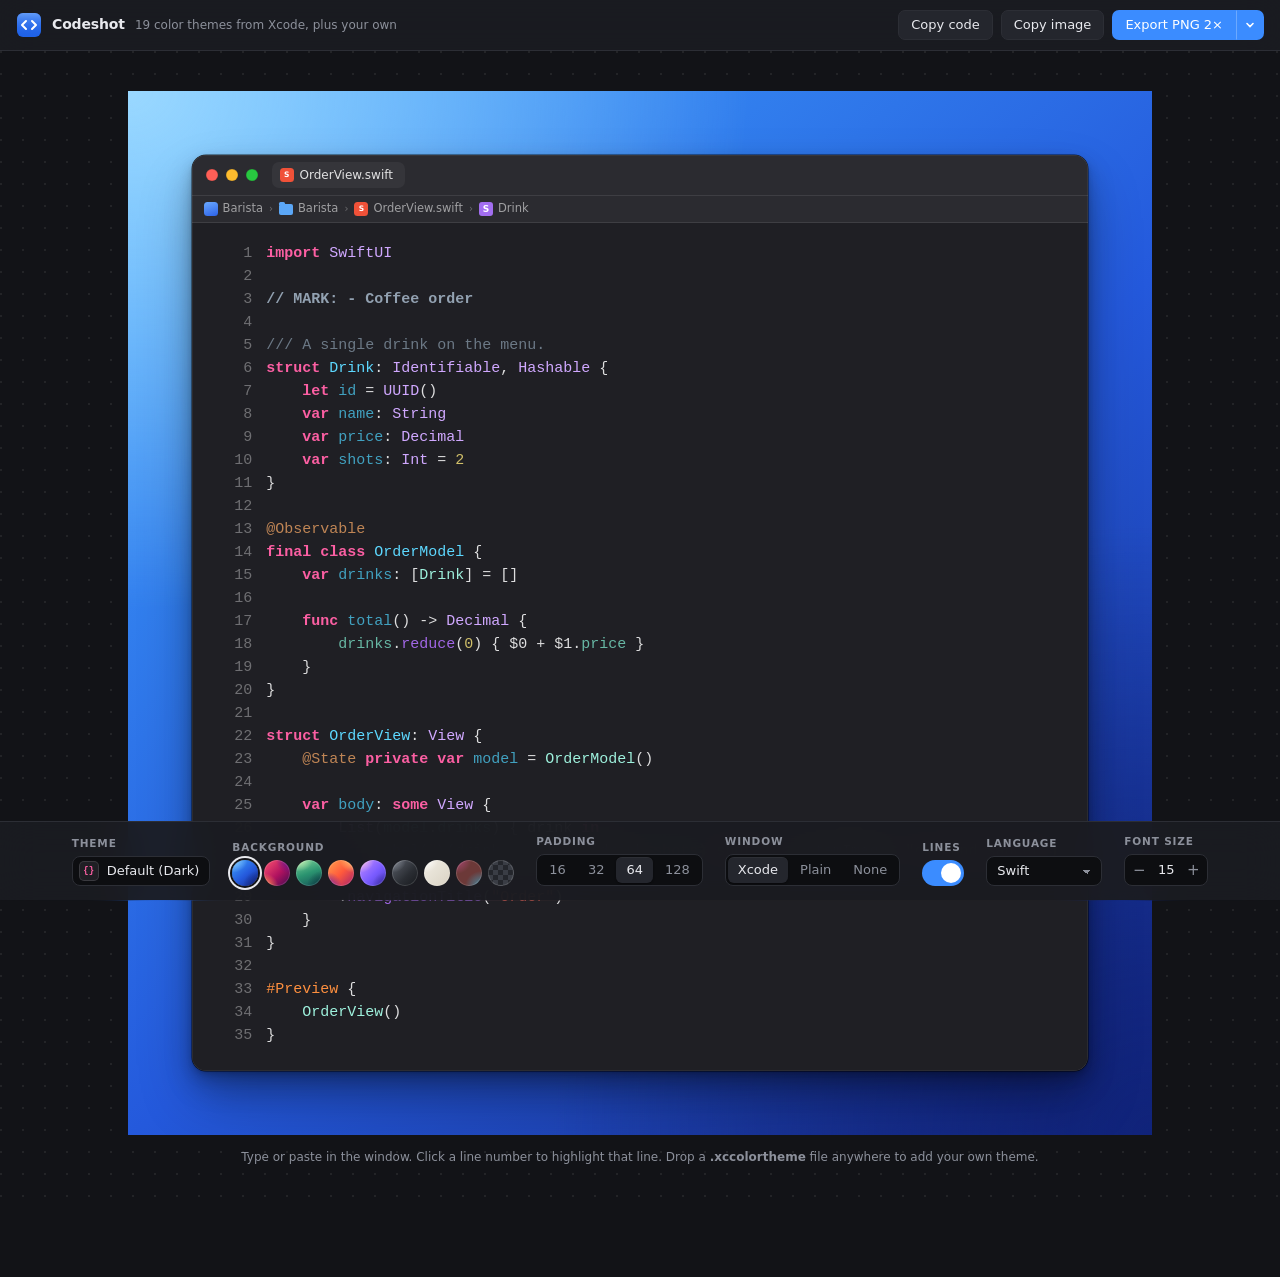
==== app/index.html @ 9d43599c "Codeshot 1.0.0 Code images in Xcode color themes, packaged as a Docker image and an umbrelOS communi" ====
<!doctype html>
<html lang="en">
<head>
<meta charset="utf-8">
<meta name="viewport" content="width=device-width,initial-scale=1,viewport-fit=cover">
<meta name="color-scheme" content="dark">
<link rel="icon" href="icon.svg" type="image/svg+xml">
<style>:root{padding-top:env(safe-area-inset-top,0px);padding-bottom:env(safe-area-inset-bottom,0px)}body{margin:0}img{max-width:100%}[hidden]{display:none!important}</style>
</head>
<body>
<title>Xcode Codeshot</title>
<style>
/* Layout: a dark macOS-style workbench. Top bar, a dotted canvas holding the framed window, a dock of controls pinned to the bottom. */
:root {
  --app-bg: #121317;
  --app-dot: #ffffff12;
  --panel: #1b1c21f2;
  --panel-2: #24262d;
  --well: #0d0e11;
  --line: #2c2e35;
  --text: #e8e9ee;
  --muted: #8c909b;
  --accent: #3b8cff;
  --accent-ink: #ffffff;
  --danger: #ff6b5f;
  --ui: -apple-system, BlinkMacSystemFont, "SF Pro Text", "Segoe UI", system-ui, sans-serif;
  --mono: ui-monospace, "SF Mono", SFMono-Regular, Menlo, Monaco, Consolas, "Liberation Mono", monospace;
  color-scheme: dark;
}
html, body { height: 100%; }
body { background: var(--app-bg); color: var(--text); font: 13px/1.4 var(--ui); -webkit-font-smoothing: antialiased; }
button, select, input { font: inherit; color: inherit; }
button { cursor: pointer; }
:focus-visible { outline: 2px solid var(--accent); outline-offset: 2px; }

.app { min-height: 100%; display: grid; grid-template-rows: auto 1fr auto; }

/* Top bar */
.topbar {
  position: sticky; top: env(safe-area-inset-top, 0px); z-index: 20;
  display: flex; align-items: center; justify-content: space-between; gap: 12px; flex-wrap: wrap;
  padding: 10px 16px; background: var(--panel); border-bottom: 1px solid var(--line);
  -webkit-backdrop-filter: blur(18px); backdrop-filter: blur(18px);
}
.brand { display: flex; align-items: center; gap: 10px; min-width: 0; }
.brand svg { flex: none; }
.brand b { font-size: 14px; font-weight: 650; letter-spacing: -0.01em; }
.brand span { color: var(--muted); font-size: 12px; white-space: nowrap; }
.actions { display: flex; align-items: center; gap: 8px; }
.btn {
  display: inline-flex; align-items: center; gap: 6px; height: 30px; padding: 0 12px;
  border-radius: 7px; border: 1px solid var(--line); background: var(--panel-2);
  font-weight: 500; white-space: nowrap;
}
.btn:hover { background: #2d3038; }
.btn.primary { background: var(--accent); border-color: transparent; color: var(--accent-ink); }
.btn.primary:hover { background: #5a9eff; }
.split { display: inline-flex; }
.split .btn.primary:first-child { border-radius: 7px 0 0 7px; }
.split .btn.primary:last-child { border-radius: 0 7px 7px 0; padding: 0 8px; border-left: 1px solid #ffffff40; }
.kbd { font-size: 11px; opacity: .7; }

/* Stage */
.stage {
  min-width: 0; display: flex; flex-direction: column; align-items: center; justify-content: center; gap: 14px;
  padding: 40px 16px 32px;
  background: radial-gradient(circle at 1px 1px, var(--app-dot) 1px, transparent 0) 0 0 / 22px 22px, var(--app-bg);
}
.scroller { max-width: 100%; overflow: auto; }
.holder { display: inline-block; vertical-align: top; }
.holder.checker {
  background: repeating-conic-gradient(#2a2c33 0% 25%, #1e2026 0% 50%) 0 0 / 16px 16px;
}
.hint { margin: 0; color: var(--muted); font-size: 12px; text-align: center; text-wrap: balance; }

/* The exported frame */
.frame { display: inline-block; vertical-align: top; transition: padding .2s ease; }
.window {
  --bg: #1f1f24; --plain: #ffffffd9; --sel: #515b70; --line: #23252b; --cursor: #fff;
  --chrome-bg: #2a2a2f; --chrome-fg: #ffffff99; --chrome-border: #ffffff14; --edge: #00000099; --rim: #ffffff1f;
  background: var(--bg); color: var(--plain);
  position: relative; border-radius: 14px; overflow: hidden; min-width: 440px;
}
.window::after { content: ""; position: absolute; inset: 0; border-radius: inherit; box-shadow: inset 0 0 0 0.5px var(--rim); pointer-events: none; z-index: 3; }
.frame.flat .window { border-radius: 10px; }

/* Xcode chrome */
.chrome { background: var(--chrome-bg); color: var(--chrome-fg); font: 12px/1 var(--ui); border-bottom: 0.5px solid var(--chrome-border); }
.titlebar { display: flex; align-items: center; gap: 14px; height: 40px; padding: 0 14px; position: relative; }
.lights { display: flex; gap: 8px; flex: none; }
.lights i { width: 12px; height: 12px; border-radius: 50%; display: block; box-shadow: inset 0 0 0 0.5px #00000033; }
.lights i:nth-child(1) { background: #ff5f57; }
.lights i:nth-child(2) { background: #febc2e; }
.lights i:nth-child(3) { background: #28c840; }
.tab {
  display: inline-flex; align-items: center; gap: 6px; height: 26px; padding: 0 12px 0 8px;
  border-radius: 7px; background: var(--chrome-tab); color: var(--chrome-strong); font-weight: 500;
}
.ficon {
  width: 14px; height: 14px; border-radius: 3.5px; flex: none; display: inline-grid; place-items: center;
  font: 700 7.5px/1 var(--ui); color: #fff; letter-spacing: -0.02em;
}
[contenteditable] { outline: none; border-radius: 3px; }
[contenteditable]:hover { box-shadow: 0 0 0 1px var(--chrome-border); }
[contenteditable]:focus { box-shadow: 0 0 0 1.5px var(--accent); }
.centered { position: absolute; left: 50%; transform: translateX(-50%); display: inline-flex; align-items: center; gap: 6px; color: var(--chrome-strong); font-weight: 600; white-space: nowrap; }
.jumpbar { display: flex; align-items: center; gap: 5px; height: 26px; padding: 0 12px; font-size: 11.5px; border-top: 0.5px solid var(--chrome-border); white-space: nowrap; overflow: hidden; }
.jumpbar .sep { opacity: .55; font-size: 10px; padding: 0 1px; }
.jumpbar .crumb { display: inline-flex; align-items: center; gap: 5px; }
.folder { width: 14px; height: 11px; border-radius: 2px; background: #5ba7f7; position: relative; flex: none; }
.folder::before { content: ""; position: absolute; left: 0; top: -2px; width: 6px; height: 3px; border-radius: 1.5px 1.5px 0 0; background: #5ba7f7; }
.appicon { width: 14px; height: 14px; border-radius: 3.5px; background: linear-gradient(160deg, #6aa9ff, #2c62e8); flex: none; }
.sym { width: 14px; height: 14px; border-radius: 3px; display: inline-grid; place-items: center; font: 700 9px/1 var(--ui); color: #fff; flex: none; }

/* Editor */
.editor { position: relative; display: flex; }
.hl-layer { position: absolute; inset: 0; pointer-events: none; }
.hl-layer div { position: absolute; left: 0; right: 0; background: var(--hl); }
.gutter {
  position: relative; flex: none; text-align: right; user-select: none; -webkit-user-select: none;
  color: var(--gutter);
  font-family: var(--mono); font-variant-numeric: tabular-nums;
}
.gutter span { display: block; cursor: pointer; }
.gutter span.on { color: var(--plain); }
.code-wrap { position: relative; flex: 1; min-width: 0; }
.code, .input {
  margin: 0; border: 0; font-family: var(--mono); white-space: pre; tab-size: 4; -moz-tab-size: 4;
  font-variant-ligatures: none; letter-spacing: 0;
}
.code { position: relative; color: var(--plain); font-weight: var(--fw, 400); }
.input {
  position: absolute; inset: 0; width: 100%; height: 100%; resize: none; overflow: hidden; outline: none;
  background: transparent; color: transparent; -webkit-text-fill-color: transparent; caret-color: var(--cursor);
  font-weight: var(--fw, 400);
}
.input::selection { background: var(--sel); }
.empty-note { color: var(--gutter); }

/* Dock */
.dock {
  position: sticky; bottom: 0; z-index: 20;
  display: flex; flex-wrap: wrap; justify-content: center; align-items: flex-end; gap: 14px 22px;
  padding: 12px 16px calc(14px + env(safe-area-inset-bottom, 0px));
  background: var(--panel); border-top: 1px solid var(--line);
  -webkit-backdrop-filter: blur(18px); backdrop-filter: blur(18px);
}
.ctl { display: flex; flex-direction: column; gap: 6px; min-width: 0; }
.lbl { font-size: 10.5px; font-weight: 600; text-transform: uppercase; letter-spacing: .08em; color: var(--muted); }
.seg { display: inline-flex; padding: 2px; gap: 2px; border-radius: 8px; background: var(--well); border: 1px solid var(--line); }
.seg button { height: 26px; padding: 0 10px; border: 0; border-radius: 6px; background: transparent; color: var(--muted); font-weight: 500; font-variant-numeric: tabular-nums; }
.seg button:hover { color: var(--text); }
.seg button[aria-pressed="true"] { background: var(--panel-2); color: var(--text); box-shadow: 0 1px 2px #0006, inset 0 0.5px 0 #ffffff14; }
.select {
  height: 30px; padding: 0 28px 0 10px; border-radius: 8px; border: 1px solid var(--line); background: var(--well);
  appearance: none; -webkit-appearance: none;
  background-image: linear-gradient(45deg, transparent 50%, var(--muted) 50%), linear-gradient(135deg, var(--muted) 50%, transparent 50%);
  background-position: calc(100% - 14px) 13px, calc(100% - 10px) 13px; background-size: 4px 4px; background-repeat: no-repeat;
}
.theme-btn { display: inline-flex; align-items: center; gap: 8px; height: 30px; padding: 0 10px 0 6px; border-radius: 8px; border: 1px solid var(--line); background: var(--well); max-width: 220px; }
.theme-btn:hover { border-color: #3d4049; }
.theme-btn .name { overflow: hidden; text-overflow: ellipsis; white-space: nowrap; }
.chip { width: 20px; height: 20px; border-radius: 5px; flex: none; display: grid; place-items: center; font: 700 9px/1 var(--mono); box-shadow: inset 0 0 0 1px #ffffff1f; }
.swatches { display: flex; gap: 6px; flex-wrap: wrap; }
.sw { width: 26px; height: 26px; border-radius: 50%; border: 0; padding: 0; box-shadow: inset 0 0 0 1px #ffffff26; }
.sw[aria-pressed="true"] { box-shadow: 0 0 0 2px var(--app-bg), 0 0 0 4px var(--text); }
.sw.none { background: repeating-conic-gradient(#3a3d45 0% 25%, #24262c 0% 50%) 0 0 / 10px 10px; }
.switch { width: 42px; height: 26px; border-radius: 13px; border: 1px solid var(--line); background: var(--well); padding: 2px; display: flex; }
.switch::after { content: ""; width: 20px; height: 20px; border-radius: 50%; background: #6b6f7a; transition: transform .15s ease, background .15s ease; }
.switch[aria-checked="true"] { background: var(--accent); border-color: transparent; }
.switch[aria-checked="true"]::after { transform: translateX(16px); background: #fff; }
.stepper { display: inline-flex; align-items: center; border-radius: 8px; border: 1px solid var(--line); background: var(--well); height: 30px; }
.stepper button { width: 28px; height: 28px; border: 0; background: transparent; color: var(--muted); font-size: 15px; }
.stepper button:hover { color: var(--text); }
.stepper output { min-width: 26px; text-align: center; font-variant-numeric: tabular-nums; }

/* Popovers */
.pop {
  position: fixed; z-index: 40; left: 50%; transform: translateX(-50%);
  bottom: calc(var(--dock-h, 90px) + 10px); width: min(760px, calc(100vw - 32px)); max-height: min(62vh, 640px); overflow: auto;
  background: #1d1e23; border: 1px solid var(--line); border-radius: 14px; box-shadow: 0 30px 80px -20px #000c, 0 0 0 0.5px #000;
  padding: 14px 16px 16px;
}
.pop h3 { margin: 14px 2px 8px; font-size: 10.5px; font-weight: 600; text-transform: uppercase; letter-spacing: .08em; color: var(--muted); }
.pop h3:first-of-type { margin-top: 4px; }
.pop-head { display: flex; align-items: center; justify-content: space-between; gap: 12px; flex-wrap: wrap; }
.pop-head p { margin: 0; color: var(--muted); font-size: 12px; max-width: 46ch; }
.pop-head code { font-family: var(--mono); font-size: 11px; color: var(--text); word-break: break-all; }
.tgrid { display: grid; grid-template-columns: repeat(auto-fill, minmax(160px, 1fr)); gap: 10px; }
.tcard { display: flex; flex-direction: column; gap: 6px; padding: 0; border: 0; background: none; text-align: left; min-width: 0; }
.tprev {
  border-radius: 8px; padding: 10px 11px; font: 500 10.5px/1.55 var(--mono); white-space: pre; overflow: hidden;
  box-shadow: inset 0 0 0 1px #ffffff1a; transition: transform .12s ease;
}
.tcard:hover .tprev { transform: translateY(-1px); }
.tcard[aria-pressed="true"] .tprev { box-shadow: 0 0 0 2px var(--accent); }
.tname { font-size: 12px; color: var(--muted); padding: 0 2px; display: flex; justify-content: space-between; gap: 6px; }
.tcard[aria-pressed="true"] .tname { color: var(--text); }
.tname .x { color: var(--muted); border: 0; background: none; padding: 0 2px; font-size: 12px; }
.tname .x:hover { color: var(--danger); }
.menu { position: fixed; z-index: 40; top: 52px; right: 16px; min-width: 220px; padding: 6px; background: #1d1e23; border: 1px solid var(--line); border-radius: 10px; box-shadow: 0 20px 50px -10px #000c; }
.menu button { display: flex; justify-content: space-between; width: 100%; gap: 16px; padding: 7px 10px; border: 0; border-radius: 6px; background: none; text-align: left; }
.menu button:hover { background: var(--accent); color: #fff; }
.menu hr { border: 0; border-top: 1px solid var(--line); margin: 5px 4px; }
.menu .lbl { padding: 6px 10px 4px; display: block; }
.menu .seg { margin: 0 6px 6px; }

.drop { position: fixed; inset: 0; z-index: 60; display: grid; place-items: center; background: #0d1a33cc; border: 3px dashed var(--accent); font-size: 16px; font-weight: 600; }
.toast {
  position: fixed; z-index: 70; left: 50%; top: calc(64px + env(safe-area-inset-top, 0px)); transform: translateX(-50%);
  max-width: calc(100vw - 32px); padding: 9px 14px; border-radius: 9px; background: #2a2d35; border: 1px solid #3a3d46; box-shadow: 0 12px 30px #0008;
}

@media (max-width: 640px) {
  .brand span { display: none; }
  .stage { padding-top: 24px; }
  .dock { position: static; justify-content: flex-start; gap: 12px 16px; }
  .pop { bottom: auto; top: calc(110px + env(safe-area-inset-top, 0px)); }
  .window { min-width: 320px; }
}
@media (prefers-reduced-motion: reduce) { * { transition: none !important; } }
</style>

<div class="app">
  <header class="topbar">
    <div class="brand">
      <svg width="26" height="26" viewBox="0 0 26 26" aria-hidden="true">
        <rect x="1" y="1" width="24" height="24" rx="6" fill="#1f62e8"/>
        <rect x="1" y="1" width="24" height="24" rx="6" fill="url(#g)"/>
        <defs><linearGradient id="g" x1="0" y1="0" x2="0" y2="1"><stop offset="0" stop-color="#7fb4ff" stop-opacity=".7"/><stop offset="1" stop-color="#1f62e8" stop-opacity="0"/></linearGradient></defs>
        <path d="M10 9 6 13l4 4M16 9l4 4-4 4" fill="none" stroke="#fff" stroke-width="2" stroke-linecap="round" stroke-linejoin="round"/>
      </svg>
      <b>Codeshot</b>
      <span id="themeCount">Code images in Xcode's own color themes</span>
    </div>
    <div class="actions">
      <button class="btn" id="copyCode" type="button">Copy code</button>
      <button class="btn" id="copyImg" type="button">Copy image</button>
      <div class="split">
        <button class="btn primary" id="exportBtn" type="button">Export PNG</button>
        <button class="btn primary" id="menuBtn" type="button" aria-haspopup="menu" aria-expanded="false" aria-label="More export options">
          <svg width="10" height="10" viewBox="0 0 10 10" aria-hidden="true"><path d="M2 3.5 5 6.5 8 3.5" fill="none" stroke="currentColor" stroke-width="1.6" stroke-linecap="round"/></svg>
        </button>
      </div>
    </div>
  </header>

  <main class="stage" id="stage">
    <div class="scroller">
      <div class="holder" id="holder">
        <div class="frame" id="frame">
          <div class="window" id="window">
            <div class="chrome" id="chrome"></div>
            <div class="editor" id="editor">
              <div class="hl-layer" id="hlLayer"></div>
              <div class="gutter" id="gutter"></div>
              <div class="code-wrap">
                <pre class="code" id="code"></pre>
                <textarea class="input no-export" id="input" spellcheck="false" autocapitalize="off" autocomplete="off" autocorrect="off" wrap="off" aria-label="Code"></textarea>
              </div>
            </div>
          </div>
        </div>
      </div>
    </div>
    <p class="hint">Type or paste in the window. Click a line number to highlight that line. Drop a <b>.xccolortheme</b> file anywhere to add your own theme.</p>
  </main>

  <footer class="dock" id="dock">
    <div class="ctl">
      <span class="lbl">Theme</span>
      <button class="theme-btn" id="themeBtn" type="button" aria-haspopup="dialog" aria-expanded="false">
        <span class="chip" id="themeChip">{}</span><span class="name" id="themeName"></span>
      </button>
    </div>
    <div class="ctl">
      <span class="lbl">Background</span>
      <div class="swatches" id="bgs" role="group" aria-label="Background"></div>
    </div>
    <div class="ctl">
      <span class="lbl">Padding</span>
      <div class="seg" id="pads" role="group" aria-label="Padding"></div>
    </div>
    <div class="ctl">
      <span class="lbl">Window</span>
      <div class="seg" id="chromes" role="group" aria-label="Window style"></div>
    </div>
    <div class="ctl">
      <span class="lbl">Lines</span>
      <button class="switch" id="lnSwitch" type="button" role="switch" aria-checked="true" aria-label="Line numbers"></button>
    </div>
    <div class="ctl">
      <label class="lbl" for="lang">Language</label>
      <select class="select" id="lang"></select>
    </div>
    <div class="ctl">
      <span class="lbl">Font size</span>
      <div class="stepper"><button type="button" id="szDown" aria-label="Smaller">−</button><output id="szOut">15</output><button type="button" id="szUp" aria-label="Larger">+</button></div>
    </div>
  </footer>
</div>

<div class="pop" id="themePop" role="dialog" aria-label="Themes" hidden>
  <div class="pop-head">
    <p>Colors come straight from the theme files bundled with Xcode. Your own themes live in <code>~/Library/Developer/Xcode/UserData/FontAndColorThemes</code>.</p>
    <button class="btn" id="importBtn" type="button">Import .xccolortheme…</button>
  </div>
  <div id="themeLists"></div>
</div>

<div class="menu" id="menu" role="menu" hidden>
  <button type="button" role="menuitem" data-act="png">Save PNG <span class="kbd">⌘S</span></button>
  <button type="button" role="menuitem" data-act="svg">Save SVG</button>
  <button type="button" role="menuitem" data-act="copy">Copy image <span class="kbd">⇧⌘C</span></button>
  <hr>
  <span class="lbl">PNG scale</span>
  <div class="seg" id="scales" role="group" aria-label="PNG scale"></div>
</div>

<div class="drop" id="drop" hidden>Drop to add this Xcode theme</div>
<div class="toast" id="toast" role="status" hidden></div>
<input type="file" id="themeFile" accept=".xccolortheme,.dvtcolortheme,.xml,.plist" multiple hidden>

<script src="vendor/highlight.min.js"></script>
<script>
(() => {
"use strict";

// Extracted from Xcode.app's bundled .xccolortheme files.
const XCODE_THEMES = [{"name":"Bare","bg":"#ffffff","sel":"#a4cdff","line":"#f3f3f4","cursor":"#000000","c":{"attribute":"#990066","character":"#0000cc","comment":"#555555","doc":"#555555","docKeyword":"#555555","declOther":"#0f68a0","declType":"#0b4f79","projClass":"#990066","sysClass":"#990066","projConst":"#0000cc","sysConst":"#0000cc","projFunc":"#0000cc","sysFunc":"#0000cc","projMacro":"#0000cc","sysMacro":"#0000cc","projType":"#990066","sysType":"#990066","projVar":"#0000cc","sysVar":"#0000cc","keyword":"#0000cc","mark":"#555555","number":"#0000cc","plain":"#000000","preprocessor":"#0000cc","string":"#ff3399","url":"#0000cc"},"bold":["docKeyword","mark"],"italic":[],"font":"SFMono-Regular - 11.0"},{"name":"Basic","bg":"#ffffff","sel":"#a4cdff","line":"#f3f3f4","cursor":"#000000","c":{"attribute":"#000000","character":"#000000","comment":"#008000","doc":"#0f7001","docKeyword":"#008000","declOther":"#0f68a0","declType":"#0b4f79","projClass":"#2b839f","sysClass":"#2b839f","projConst":"#2b839f","sysConst":"#2b839f","projFunc":"#2b839f","sysFunc":"#2b839f","projMacro":"#0000ff","sysMacro":"#0000ff","projType":"#2b839f","sysType":"#2b839f","projVar":"#2b839f","sysVar":"#2b839f","keyword":"#0000ff","mark":"#008000","number":"#000000","plain":"#000000","preprocessor":"#0000ff","string":"#a31515","url":"#0000ff"},"bold":["docKeyword","mark"],"italic":[],"font":"SFMono-Regular - 11.0"},{"name":"Civic","bg":"#1f2029","sel":"#35404e","line":"#282938","cursor":"#ffffff","c":{"attribute":"#55747c","character":"#746db0","comment":"#45bb3e","doc":"#22a055","docKeyword":"#32cf72","declOther":"#41a1c0","declType":"#5dd8ff","projClass":"#1da9a2","sysClass":"#25908d","projConst":"#1da9a2","sysConst":"#25908d","projFunc":"#1da9a2","sysFunc":"#25908d","projMacro":"#c77a4b","sysMacro":"#af5d38","projType":"#1da9a2","sysType":"#25908d","projVar":"#1da9a2","sysVar":"#25908d","keyword":"#d7008f","mark":"#32cf72","number":"#149c92","plain":"#e1e2e7","preprocessor":"#c77a4b","string":"#d3232e","url":"#5124e3"},"bold":["docKeyword","mark"],"italic":[],"font":"SFMono-Regular - 12.0"},{"name":"Classic (Dark)","bg":"#1f1f24","sel":"#515b70","line":"#23252b","cursor":"#ffffff","c":{"attribute":"#bf8555","character":"#d0bf69","comment":"#73a74e","doc":"#73a74e","docKeyword":"#a2e474","declOther":"#41a1c0","declType":"#5dd8ff","projClass":"#9ef1dd","sysClass":"#d0a8ff","projConst":"#67b7a4","sysConst":"#a167e6","projFunc":"#67b7a4","sysFunc":"#a167e6","projMacro":"#fd8f3f","sysMacro":"#fd8f3f","projType":"#9ef1dd","sysType":"#d0a8ff","projVar":"#67b7a4","sysVar":"#a167e6","keyword":"#fc5fa3","mark":"#a2e474","number":"#d0bf69","plain":"#ffffffd9","preprocessor":"#fd8f3f","string":"#fc6a5d","url":"#5482ff"},"bold":["docKeyword","keyword","mark"],"italic":[],"font":"SFMono-Medium - 12.0"},{"name":"Classic (Light)","bg":"#ffffff","sel":"#a4cdff","line":"#e8f2ff","cursor":"#000000","c":{"attribute":"#815f03","character":"#1c00cf","comment":"#267507","doc":"#267507","docKeyword":"#267507","declOther":"#0f68a0","declType":"#0b4f79","projClass":"#1c464a","sysClass":"#3900a0","projConst":"#326d74","sysConst":"#6c36a9","projFunc":"#326d74","sysFunc":"#6c36a9","projMacro":"#643820","sysMacro":"#643820","projType":"#1c464a","sysType":"#3900a0","projVar":"#326d74","sysVar":"#6c36a9","keyword":"#9b2393","mark":"#267507","number":"#1c00cf","plain":"#000000d9","preprocessor":"#643820","string":"#c41a16","url":"#0e0eff"},"bold":["docKeyword","mark"],"italic":[],"font":"SFMono-Regular - 12.0"},{"name":"Default (Dark)","bg":"#1f1f24","sel":"#515b70","line":"#23252b","cursor":"#ffffff","c":{"attribute":"#bf8555","character":"#d0bf69","comment":"#6c7986","doc":"#6c7986","docKeyword":"#92a1b1","declOther":"#41a1c0","declType":"#5dd8ff","projClass":"#9ef1dd","sysClass":"#d0a8ff","projConst":"#67b7a4","sysConst":"#a167e6","projFunc":"#67b7a4","sysFunc":"#a167e6","projMacro":"#fd8f3f","sysMacro":"#fd8f3f","projType":"#9ef1dd","sysType":"#d0a8ff","projVar":"#67b7a4","sysVar":"#a167e6","keyword":"#fc5fa3","mark":"#92a1b1","number":"#d0bf69","plain":"#ffffffd9","preprocessor":"#fd8f3f","string":"#fc6a5d","url":"#5482ff"},"bold":["docKeyword","keyword","mark"],"italic":[],"font":"SFMono-Medium - 12.0"},{"name":"Default (Light)","bg":"#ffffff","sel":"#a4cdff","line":"#e8f2ff","cursor":"#000000","c":{"attribute":"#815f03","character":"#1c00cf","comment":"#5d6c79","doc":"#5d6c79","docKeyword":"#4a5560","declOther":"#0f68a0","declType":"#0b4f79","projClass":"#1c464a","sysClass":"#3900a0","projConst":"#326d74","sysConst":"#6c36a9","projFunc":"#326d74","sysFunc":"#6c36a9","projMacro":"#643820","sysMacro":"#643820","projType":"#1c464a","sysType":"#3900a0","projVar":"#326d74","sysVar":"#6c36a9","keyword":"#9b2393","mark":"#4a5560","number":"#1c00cf","plain":"#000000d9","preprocessor":"#643820","string":"#c41a16","url":"#0e0eff"},"bold":["docKeyword","mark"],"italic":[],"font":"SFMono-Regular - 12.0"},{"name":"Dusk","bg":"#1e2028","sel":"#54554a","line":"#2d2d2d","cursor":"#ffffff","c":{"attribute":"#55747c","character":"#786dc4","comment":"#41b645","doc":"#41b645","docKeyword":"#41b645","declOther":"#41a1c0","declType":"#5dd8ff","projClass":"#83c057","sysClass":"#00a0be","projConst":"#83c057","sysConst":"#00a0be","projFunc":"#83c057","sysFunc":"#00a0be","projMacro":"#c67c48","sysMacro":"#c67c48","projType":"#83c057","sysType":"#00a0be","projVar":"#83c057","sysVar":"#00a0be","keyword":"#b21889","mark":"#41b645","number":"#786dc4","plain":"#ffffff","preprocessor":"#c67c48","string":"#db2c38","url":"#4155d1"},"bold":["docKeyword","mark"],"italic":[],"font":"SFMono-Regular - 11.0"},{"name":"High Contrast (Dark)","bg":"#18171b","sel":"#343c4b","line":"#23252b","cursor":"#ffffff","c":{"attribute":"#e1a779","character":"#d0bc56","comment":"#7cb554","doc":"#7cb554","docKeyword":"#acf07b","declOther":"#42b8e0","declType":"#5dd8ff","projClass":"#a4fbe6","sysClass":"#dec1ff","projConst":"#72bfae","sysConst":"#c08aff","projFunc":"#72bfae","sysFunc":"#c08aff","projMacro":"#fd8f3f","sysMacro":"#fd8f3f","projType":"#a4fbe6","sysType":"#dec1ff","projVar":"#72bfae","sysVar":"#c08aff","keyword":"#fc6baa","mark":"#acf07b","number":"#d0bc56","plain":"#ffffff","preprocessor":"#fd8f3f","string":"#fc7467","url":"#739aff"},"bold":["docKeyword","keyword","mark"],"italic":[],"font":"SFMono-Medium - 12.0"},{"name":"High Contrast (Light)","bg":"#ffffff","sel":"#a4cdff","line":"#e8f2ff","cursor":"#000000","c":{"attribute":"#5a4302","character":"#1c02cf","comment":"#1a5301","doc":"#1a5301","docKeyword":"#1a5301","declOther":"#084390","declType":"#042e60","projClass":"#133235","sysClass":"#330090","projConst":"#294b4e","sysConst":"#5c2699","projFunc":"#294b4e","sysFunc":"#5c2699","projMacro":"#643820","sysMacro":"#643820","projType":"#133235","sysType":"#330090","projVar":"#294b4e","sysVar":"#5c2699","keyword":"#88007e","mark":"#1a5301","number":"#1c02cf","plain":"#000000","preprocessor":"#643820","string":"#9b0509","url":"#0d0eee"},"bold":["docKeyword","mark"],"italic":[],"font":"SFMono-Regular - 12.0"},{"name":"Low Key","bg":"#ffffff","sel":"#cfd5d1","line":"#f3f5f4","cursor":"#000000","c":{"attribute":"#1e4d1a","character":"#262c6a","comment":"#435138","doc":"#435138","docKeyword":"#435138","declOther":"#0f68a0","declType":"#0b4f79","projClass":"#476a97","sysClass":"#476a97","projConst":"#476a97","sysConst":"#476a97","projFunc":"#476a97","sysFunc":"#476a97","projMacro":"#000000","sysMacro":"#000000","projType":"#476a97","sysType":"#476a97","projVar":"#476a97","sysVar":"#476a97","keyword":"#262c6a","mark":"#435138","number":"#262c6a","plain":"#000000","preprocessor":"#000000","string":"#702c51","url":"#12139f"},"bold":["docKeyword","mark"],"italic":[],"font":"SFMono-Regular - 11.0"},{"name":"Midnight","bg":"#000000","sel":"#4b4740","line":"#1a1919","cursor":"#ffffff","c":{"attribute":"#2d449b","character":"#786dff","comment":"#41cc45","doc":"#41cc45","docKeyword":"#41cc45","declOther":"#41a1c0","declType":"#5dd8ff","projClass":"#23ff83","sysClass":"#00a0ff","projConst":"#23ff83","sysConst":"#00a0ff","projFunc":"#23ff83","sysFunc":"#00a0ff","projMacro":"#e47c48","sysMacro":"#e47c48","projType":"#23ff83","sysType":"#00a0ff","projVar":"#23ff83","sysVar":"#00a0ff","keyword":"#d31895","mark":"#41cc45","number":"#786dff","plain":"#ffffff","preprocessor":"#e47c48","string":"#ff2c38","url":"#4164ff"},"bold":["docKeyword","mark"],"italic":[],"font":"SFMono-Regular - 11.0"},{"name":"Presentation (Dark)","bg":"#18181c","sel":"#515b70","line":"#343540","cursor":"#000000","c":{"attribute":"#e09d65","character":"#ffe76d","comment":"#6c7987","doc":"#6c7987","docKeyword":"#6c7987","declOther":"#35b0d8","declType":"#66daff","projClass":"#a9ffea","sysClass":"#d0a8ff","projConst":"#56d0b3","sysConst":"#ab64ff","projFunc":"#56d0b3","sysFunc":"#ab64ff","projMacro":"#fd8f3f","sysMacro":"#fd8f3f","projType":"#a9ffea","sysType":"#d0a8ff","projVar":"#56d0b3","sysVar":"#ab64ff","keyword":"#f2248c","mark":"#6c7987","number":"#ffe76d","plain":"#ffffff","preprocessor":"#fd8f3f","string":"#fc4651","url":"#4fa5ff"},"bold":["docKeyword","mark"],"italic":[],"font":"SFMono-Regular - 18.0"},{"name":"Presentation (Light)","bg":"#ffffff","sel":"#c7dbff","line":"#e8f2ff","cursor":"#000000","c":{"attribute":"#836c28","character":"#000bff","comment":"#56606b","doc":"#434b54","docKeyword":"#434b54","declOther":"#0f68a0","declType":"#004975","projClass":"#284b4f","sysClass":"#2e0d6e","projConst":"#3b7f89","sysConst":"#5c2699","projFunc":"#3b7f89","sysFunc":"#5c2699","projMacro":"#643820","sysMacro":"#643820","projType":"#284b4f","sysType":"#2e0d6e","projVar":"#3b7f89","sysVar":"#5c2699","keyword":"#b40062cc","mark":"#434b54","number":"#000bff","plain":"#000000","preprocessor":"#6e200d","string":"#ba0011","url":"#0e0eff"},"bold":["docKeyword","mark"],"italic":[],"font":"SFMono-Regular - 18.0"},{"name":"Presentation Large (Dark)","bg":"#18181c","sel":"#515b70","line":"#343540","cursor":"#000000","c":{"attribute":"#e09d65","character":"#ffe76d","comment":"#6c7987","doc":"#6c7987","docKeyword":"#6c7987","declOther":"#35b0d8","declType":"#66daff","projClass":"#a9ffea","sysClass":"#d0a8ff","projConst":"#56d0b3","sysConst":"#ab64ff","projFunc":"#56d0b3","sysFunc":"#ab64ff","projMacro":"#fd8f3f","sysMacro":"#fd8f3f","projType":"#a9ffea","sysType":"#d0a8ff","projVar":"#56d0b3","sysVar":"#ab64ff","keyword":"#f2248c","mark":"#6c7987","number":"#ffe76d","plain":"#ffffff","preprocessor":"#fd8f3f","string":"#fc4651","url":"#4fa5ff"},"bold":["docKeyword","mark"],"italic":[],"font":"SFMono-Regular - 28.0"},{"name":"Presentation Large (Light)","bg":"#ffffff","sel":"#c7dbff","line":"#e8f2ff","cursor":"#000000","c":{"attribute":"#836c28","character":"#000bff","comment":"#56606b","doc":"#434b54","docKeyword":"#434b54","declOther":"#0f68a0","declType":"#004975","projClass":"#284b4f","sysClass":"#2e0d6e","projConst":"#3b7f89","sysConst":"#5c2699","projFunc":"#3b7f89","sysFunc":"#5c2699","projMacro":"#643820","sysMacro":"#643820","projType":"#284b4f","sysType":"#2e0d6e","projVar":"#3b7f89","sysVar":"#5c2699","keyword":"#b40062cc","mark":"#434b54","number":"#000bff","plain":"#000000","preprocessor":"#6e200d","string":"#ba0011","url":"#0e0eff"},"bold":["docKeyword","mark"],"italic":[],"font":"SFMono-Regular - 28.0"},{"name":"Printing","bg":"#ffffff","sel":"#c4c4c4","line":"#ffffff","cursor":"#000000","c":{"attribute":"#6e6e6e","character":"#373737","comment":"#5d5d5d","doc":"#5d5d5d","docKeyword":"#5d5d5d","declOther":"#4f4f4f","declType":"#3a3a3a","projClass":"#656565","sysClass":"#454545","projConst":"#414141","sysConst":"#262626","projFunc":"#414141","sysFunc":"#262626","projMacro":"#434343","sysMacro":"#434343","projType":"#656565","sysType":"#454545","projVar":"#656565","sysVar":"#454545","keyword":"#595959","mark":"#5d5d5d","number":"#373737","plain":"#000000","preprocessor":"#434343","string":"#5d5d5d","url":"#434343"},"bold":["docKeyword","mark"],"italic":[],"font":"SFMono-Regular - 11.0"},{"name":"Spartan","bg":"#ffffff","sel":"#a4cdff","line":"#ededef","cursor":"#000000","c":{"attribute":"#264f66","character":"#000000","comment":"#b20000","doc":"#b20000","docKeyword":"#b20000","declOther":"#0f68a0","declType":"#0b4f79","projClass":"#476a97","sysClass":"#476a97","projConst":"#476a97","sysConst":"#476a97","projFunc":"#476a97","sysFunc":"#476a97","projMacro":"#000000","sysMacro":"#000000","projType":"#476a97","sysType":"#476a97","projVar":"#476a97","sysVar":"#476a97","keyword":"#d31679","mark":"#b20000","number":"#000000","plain":"#000000","preprocessor":"#000000","string":"#666666","url":"#2713ff"},"bold":["docKeyword","mark"],"italic":[],"font":"SFMono-Regular - 11.0"},{"name":"Sunset","bg":"#fffce5","sel":"#f9df9c","line":"#fdf5d3","cursor":"#000000","c":{"attribute":"#2c329d","character":"#294277","comment":"#c3741c","doc":"#c3741c","docKeyword":"#c3741c","declOther":"#0f68a0","declType":"#0b4f79","projClass":"#b44500","sysClass":"#b44500","projConst":"#476a97","sysConst":"#476a97","projFunc":"#476a97","sysFunc":"#476a97","projMacro":"#646485","sysMacro":"#646485","projType":"#b44500","sysType":"#b44500","projVar":"#476a97","sysVar":"#476a97","keyword":"#294277","mark":"#c3741c","number":"#294277","plain":"#000000","preprocessor":"#646485","string":"#df0700","url":"#4349ac"},"bold":["docKeyword","mark"],"italic":[],"font":"SFMono-Regular - 11.0"}];

const TOKENS = ["plain","comment","doc","docKeyword","mark","string","character","number","keyword","preprocessor","url","attribute","regex",
  "declType","declOther","projClass","projType","projFunc","projConst","projVar","projMacro","sysClass","sysType","sysFunc","sysConst","sysVar","sysMacro"];
const FALLBACK = { doc: "comment", docKeyword: "doc", mark: "comment", character: "number", regex: "string", url: "string",
  attribute: "keyword", preprocessor: "keyword", projMacro: "preprocessor", sysMacro: "preprocessor",
  declType: "plain", declOther: "plain", projClass: "projType", projType: "sysType", projFunc: "sysFunc", projConst: "projVar",
  projVar: "plain", sysClass: "sysType", sysType: "plain", sysFunc: "plain", sysConst: "sysVar", sysVar: "plain",
  comment: "plain", string: "plain", number: "plain", keyword: "plain" };
const XCODE_KEYS = { "plain":"plain","comment":"comment","comment.doc":"doc","comment.doc.keyword":"docKeyword","mark":"mark","string":"string",
  "character":"character","number":"number","keyword":"keyword","preprocessor":"preprocessor","url":"url","attribute":"attribute","regex":"regex",
  "declaration.type":"declType","declaration.other":"declOther","identifier.class":"projClass","identifier.type":"projType",
  "identifier.function":"projFunc","identifier.constant":"projConst","identifier.variable":"projVar","identifier.macro":"projMacro",
  "identifier.class.system":"sysClass","identifier.type.system":"sysType","identifier.function.system":"sysFunc",
  "identifier.constant.system":"sysConst","identifier.variable.system":"sysVar","identifier.macro.system":"sysMacro" };

const LANGS = [
  ["swift","Swift","swift","#f05138","S"], ["objectivec","Objective-C","m","#3b78e7","m"], ["c","C","c","#5b6ef0","c"],
  ["cpp","C++","cpp","#8a63e8","c++"], ["python","Python","py","#3d7bbf","py"], ["typescript","TypeScript","ts","#2f74c0","ts"],
  ["javascript","JavaScript","js","#d9a400","js"], ["kotlin","Kotlin","kt","#8f5ff2","kt"], ["java","Java","java","#d1672c","J"],
  ["rust","Rust","rs","#b7410e","rs"], ["go","Go","go","#00a7d0","go"], ["ruby","Ruby","rb","#cc342d","rb"],
  ["json","JSON","json","#6e7781","{}"], ["yaml","YAML","yml","#6e7781","y"], ["xml","XML / Plist","plist","#6e7781","<>"],
  ["bash","Shell","sh","#4a8f3c","$"], ["markdown","Markdown","md","#6e7781","md"], ["sql","SQL","sql","#c27c0e","db"],
  ["css","CSS","css","#7a4fd6","#"], ["plaintext","Plain Text","txt","#6e7781","T"]
];

const SAMPLES = {
swift: `import SwiftUI

// MARK: - Coffee order

/// A single drink on the menu.
struct Drink: Identifiable, Hashable {
    let id = UUID()
    var name: String
    var price: Decimal
    var shots: Int = 2
}

@Observable
final class OrderModel {
    var drinks: [Drink] = []

    func total() -> Decimal {
        drinks.reduce(0) { $0 + $1.price }
    }
}

struct OrderView: View {
    @State private var model = OrderModel()

    var body: some View {
        List(model.drinks) { drink in
            Label("\\(drink.name) · \\(drink.shots) shots", systemImage: "cup.and.saucer")
        }
        .navigationTitle("Order")
    }
}

#Preview {
    OrderView()
}`,
objectivec: `#import <Foundation/Foundation.h>

// MARK: - Barista

@interface Barista : NSObject
@property (nonatomic, copy) NSString *name;
- (NSString *)brewDrinkNamed:(NSString *)drink shots:(NSInteger)shots;
@end

@implementation Barista

- (NSString *)brewDrinkNamed:(NSString *)drink shots:(NSInteger)shots {
    NSLog(@"%@ is brewing %@", self.name, drink);
    return [NSString stringWithFormat:@"%@ × %ld", drink, (long)shots];
}

@end`,
python: `from dataclasses import dataclass
from decimal import Decimal

# MARK: - Coffee order

@dataclass
class Drink:
    name: str
    price: Decimal
    shots: int = 2

def total(drinks: list[Drink]) -> Decimal:
    """Sum the price of every drink in the order."""
    return sum((d.price for d in drinks), Decimal("0"))

order = [Drink("Flat white", Decimal("4.20")), Drink("Mocha", Decimal("4.80"), shots=3)]
print(f"Total: {total(order)}")`,
typescript: `// MARK: - Coffee order

interface Drink {
  name: string;
  price: number;
  shots?: number;
}

export function total(drinks: Drink[]): number {
  return drinks.reduce((sum, d) => sum + d.price, 0);
}

const order: Drink[] = [
  { name: "Flat white", price: 4.2 },
  { name: "Mocha", price: 4.8, shots: 3 },
];

console.log(\`Total: \${total(order).toFixed(2)}\`);`
};

// Each background: glows listed top-first (like CSS layers) over a linear base.
const G = (x, y, rx, ry, color, stop) => ({ x, y, rx, ry, color, stop });
const BGS = [
  { id: "tahoe", name: "Tahoe", spec: { glows: [G(0, 0, 1.1, .9, "#9ad8ff", .55), G(1, 1, .9, .9, "#10237a", .65)], base: { angle: 140, stops: [[0, "#3fa4ff"], [.55, "#2459dc"], [1, "#172a85"]] } } },
  { id: "sequoia", name: "Sequoia", spec: { glows: [G(0, 1, 1, .9, "#ff9a4a", .55), G(1, 0, .9, .9, "#5b1690", .6)], base: { angle: 135, stops: [[0, "#ff5470"], [.55, "#b0125f"], [1, "#3d0b52"]] } } },
  { id: "sonoma", name: "Sonoma", spec: { glows: [G(.1, 0, 1, .8, "#c9f2b5", .55), G(1, 1, .9, .9, "#0b3b3f", .65)], base: { angle: 160, stops: [[0, "#7fd49a"], [.5, "#2b9470"], [1, "#145055"]] } } },
  { id: "ventura", name: "Ventura", spec: { glows: [G(1, 0, 1, .9, "#ffd27a", .55), G(0, 1, .9, .9, "#6c1fa8", .6)], base: { angle: 135, stops: [[0, "#ffa24c"], [.5, "#ff5a3c"], [1, "#a6206f"]] } } },
  { id: "lilac", name: "Lilac", spec: { glows: [G(0, 0, 1, .9, "#ffc4e6", .55), G(1, 1, .9, .9, "#3a2a9e", .6)], base: { angle: 135, stops: [[0, "#c18cff"], [.55, "#7a5cff"], [1, "#4b3bc7"]] } } },
  { id: "graphite", name: "Graphite", spec: { glows: [G(0, 0, 1, .9, "#8a8f99", .55)], base: { angle: 135, stops: [[0, "#5b606a"], [.6, "#2a2d33"], [1, "#17191d"]] } } },
  { id: "paper", name: "Paper", spec: { glows: [G(0, 0, 1, .9, "#ffffff", .55)], base: { angle: 135, stops: [[0, "#f1ede4"], [1, "#d9d2c3"]] } } },
  { id: "theme", name: "Theme tint", spec: null },
  { id: "none", name: "Transparent", spec: null }
];
function bgCSS(spec) {
  if (!spec) return "transparent";
  const glows = spec.glows.map(g => `radial-gradient(${g.rx * 100}% ${g.ry * 100}% at ${g.x * 100}% ${g.y * 100}%, ${g.color} 0%, ${g.color}00 ${g.stop * 100}%)`);
  const base = spec.base.color || `linear-gradient(${spec.base.angle}deg, ${spec.base.stops.map(([o, c]) => `${c} ${o * 100}%`).join(", ")})`;
  return glows.concat(base).join(", ");
}
function themeTintSpec() {
  const t = currentTheme(), c = resolveColors(t), bg = t.bg.slice(0, 7);
  return { glows: [G(0, 0, 1, .9, mix(c.keyword.slice(0, 7), bg, 0.35), .6), G(1, 1, 1, .9, mix(c.declType.slice(0, 7), bg, 0.4), .65)],
    base: { color: mix(bg, c.string.slice(0, 7), 0.35) } };
}
function currentBgSpec() {
  const b = BGS.find(x => x.id === state.bg) || BGS[0];
  return b.id === "theme" ? themeTintSpec() : b.spec;
}

// Window shadow: stacked soft layers (y offset, blur, spread, opacity), scaled to the padding so it never clips.
const SHADOW = [[1, 2, 0, .10], [3, 6, 0, .10], [8, 16, 0, .12], [18, 36, 0, .16], [36, 72, -6, .24]];
function shadowLayers() {
  const f = Math.max(0.15, Math.min(1.2, state.pad / 80));
  const k = isDark(currentTheme()) ? 1.25 : 1;
  return SHADOW.map(([y, b, sp, a]) => ({ y: y * f, blur: b * f, spread: sp * f, alpha: Math.min(1, a * k) }));
}
function shadowCSS() {
  return shadowLayers().map(l => `0 ${l.y.toFixed(1)}px ${l.blur.toFixed(1)}px ${l.spread.toFixed(1)}px rgba(0,0,0,${l.alpha.toFixed(3)})`)
    .concat("0 0 0 0.5px var(--edge)").join(", ");
}
const PADS = [16, 32, 64, 128];
const CHROMES = [["xcode","Xcode"],["plain","Plain"],["none","None"]];
const SCALES = [1, 2, 3, 4];

// ---------- utilities ----------
const $ = (s) => document.querySelector(s);
const esc = (s) => s.replace(/&/g, "&amp;").replace(/</g, "&lt;").replace(/>/g, "&gt;");
const store = {
  get(k, d) { try { const v = localStorage.getItem("codeshot:" + k); return v ? JSON.parse(v) : d; } catch { return d; } },
  set(k, v) { try { localStorage.setItem("codeshot:" + k, JSON.stringify(v)); } catch {} }
};
function hexToRgb(h) {
  h = h.replace("#", "");
  return [parseInt(h.slice(0,2),16), parseInt(h.slice(2,4),16), parseInt(h.slice(4,6),16)];
}
function mix(a, b, t) {
  const A = hexToRgb(a), B = hexToRgb(b);
  return "#" + A.map((v, i) => Math.round(v + (B[i] - v) * t).toString(16).padStart(2, "0")).join("");
}
function luminance(h) {
  const [r, g, b] = hexToRgb(h).map(v => { v /= 255; return v <= 0.03928 ? v / 12.92 : Math.pow((v + 0.055) / 1.055, 2.4); });
  return 0.2126 * r + 0.7152 * g + 0.0722 * b;
}
function xcColor(s) {
  const p = String(s).trim().split(/\s+/).map(Number);
  if (p.length < 3 || p.some(isNaN)) return null;
  const hex = "#" + p.slice(0, 3).map(v => Math.round(Math.max(0, Math.min(1, v)) * 255).toString(16).padStart(2, "0")).join("");
  const a = p.length > 3 ? p[3] : 1;
  return a < 0.999 ? hex + Math.round(a * 255).toString(16).padStart(2, "0") : hex;
}
let toastTimer;
function toast(msg) {
  const t = $("#toast"); t.textContent = msg; t.hidden = false;
  clearTimeout(toastTimer); toastTimer = setTimeout(() => (t.hidden = true), 2600);
}

// ---------- state ----------
let imported = store.get("imported", []);
const defaults = { theme: "Default (Dark)", bg: "tahoe", pad: 64, chrome: "xcode", ln: true, lang: "swift", size: 15,
  scale: 2, file: "OrderView.swift", project: "Barista", code: SAMPLES.swift, hl: [] };
const state = Object.assign({}, defaults, store.get("state", {}));
let saveTimer;
function persist() { clearTimeout(saveTimer); saveTimer = setTimeout(() => store.set("state", state), 250); }

function allThemes() { return XCODE_THEMES.concat(imported); }
function currentTheme() { return allThemes().find(t => t.name === state.theme) || XCODE_THEMES.find(t => t.name === "Default (Dark)") || XCODE_THEMES[0]; }
function resolveColors(t) {
  const out = {};
  const get = (k, depth = 0) => t.c[k] || (depth < 8 && FALLBACK[k] ? get(FALLBACK[k], depth + 1) : (t.c.plain || "#000000"));
  TOKENS.forEach(k => (out[k] = get(k)));
  return out;
}
function fontWeight(f) {
  f = f || "";
  if (/Heavy|Black/.test(f)) return 800;
  if (/Bold/.test(f)) return 700;
  if (/Semibold/.test(f)) return 600;
  if (/Medium/.test(f)) return 500;
  if (/Light/.test(f)) return 300;
  return 400;
}
const isDark = (t) => luminance(t.bg.slice(0, 7)) < 0.35;

// ---------- highlighting ----------
const PROJ_TYPE_RE = /(?:\b(?:struct|class|enum|protocol|actor|typealias|interface|type|record|object|trait|impl)|@interface|@implementation|@protocol)\s+([A-Za-z_]\w*)/g;
const PROJ_FUNC_RE = /\b(?:func|function|def|fn|fun)\s+([A-Za-z_]\w*)|^[ \t]*[-+]\s*\([^)]*\)\s*([A-Za-z_]\w*)/gm;
const PROJ_VAR_RE = /\b(?:let|var|const|val)\s+([A-Za-z_]\w*)|^[ \t]+([a-z_]\w*)\??\s*:\s*[A-Za-z[]|@property\s*\([^)]*\)\s*[\w<>]+\s*\*?\s*(\w+)\s*;/gm;

function collect(re, code) {
  const set = new Set(); let m; re.lastIndex = 0;
  while ((m = re.exec(code))) { const n = m[1] || m[2] || m[3]; if (n) set.add(n); }
  return set;
}

function flatten(root) {
  const segs = []; let off = 0;
  (function walk(node, stack) {
    for (const ch of node.childNodes) {
      if (ch.nodeType === 3) { segs.push({ text: ch.nodeValue, start: off, stack }); off += ch.nodeValue.length; }
      else if (ch.nodeType === 1) walk(ch, stack.concat(ch));
    }
  })(root, []);
  return segs;
}

function tokenFor(stack, lang) {
  for (let i = stack.length - 1; i >= 0; i--) {
    const el = stack[i], cl = el.classList, txt = el.textContent;
    const has = (c) => cl.contains("hljs-" + c);
    if (has("comment") || has("quote")) {
      if (/^\s*(\/\/|#)\s*MARK:/.test(txt)) return "mark";
      if (/^\s*(\/\/\/|\/\*\*|\/\*!|"""|''')/.test(txt)) return "doc";
      return "comment";
    }
    if (has("doctag")) return "docKeyword";
    if (has("subst")) return "CODE";
    if (has("string") || has("code") || has("addition")) return "string";
    if (has("regexp")) return "regex";
    if (has("number")) return "number";
    if (has("symbol")) return "character";
    if (has("literal")) return "keyword";
    if (has("keyword")) {
      if (txt.startsWith("@")) return lang === "objectivec" ? "keyword" : "attribute";
      if (txt.startsWith("#")) return /^#[A-Z]/.test(txt) ? "sysMacro" : "preprocessor";
      if (stack.some(e => e.classList.contains("hljs-meta"))) return "preprocessor";
      return "keyword";
    }
    if (has("meta")) {
      if (txt.startsWith("@")) return "attribute";
      if (/^#[A-Z]/.test(txt)) return "sysMacro";
      return "preprocessor";
    }
    if (has("title")) {
      if (cl.contains("invoke__")) return "FUNC";
      if (cl.contains("inherited__")) return "TYPE";
      return "DECL";
    }
    if (has("type") || has("built_in")) return "IDENT";
    if (has("attr")) return "declOther";
    if (has("attribute") || has("property")) return "sysVar";
    if (has("variable") || has("template-variable")) {
      if (cl.contains("language_")) return /^(this|self|super|Self)$/.test(txt) ? "keyword" : "sysVar";
      return /^\$\d/.test(txt) ? "plain" : "projVar";
    }
    if (has("name") || has("tag") || has("bullet") || has("deletion")) return "keyword";
    if (has("section")) return "mark";
    if (has("link")) return "url";
    if (/selector-/.test(el.className)) return "declType";
  }
  return "CODE";
}

function highlight(code, lang) {
  let html;
  try {
    html = window.hljs && lang !== "plaintext"
      ? hljs.highlight(code, { language: lang, ignoreIllegals: true }).value
      : esc(code);
  } catch { html = esc(code); }
  if (!window.hljs || lang === "plaintext") return html;

  const tpl = document.createElement("template"); tpl.innerHTML = html;
  const segs = flatten(tpl.content);
  const pTypes = collect(PROJ_TYPE_RE, code), pFuncs = collect(PROJ_FUNC_RE, code), pVars = collect(PROJ_VAR_RE, code);
  const nextCh = (i) => { while (i < code.length && (code[i] === " " || code[i] === "\t")) i++; return code[i] || ""; };
  const prevCh = (i) => code[i - 1] || "";

  const cFamily = /^(c|cpp|objectivec)$/.test(lang);
  const DECL_KW = /(?:\b(?:struct|class|enum|protocol|actor|interface|type|extension|typealias|record|object|trait|impl)|@interface|@implementation|@protocol)\s+$/;
  function ident(name, s, e, hint) {
    const nx = nextCh(e), pv = prevCh(s);
    if (pv === "#") return /^[A-Z]/.test(name) ? "sysMacro" : "preprocessor";
    if (/\b(?:let|var|const|val)\s+$/.test(code.slice(Math.max(0, s - 8), s))) return "declOther";
    const upper = /^[A-Z]/.test(name);
    const allCaps = /^[A-Z][A-Z0-9_]+$/.test(name) && name.length > 1;
    if (hint === "FUNC" || (cFamily && code[e] === "(")) return pFuncs.has(name) ? "projFunc" : "sysFunc";
    if (upper && !allCaps) return pTypes.has(name) ? "projType" : "sysType";
    if (allCaps) return pVars.has(name) ? "projConst" : (hint === "IDENT" ? "sysType" : "sysConst");
    if (code[e] === "(" || (pv === "." && nx === "(")) return pFuncs.has(name) ? "projFunc" : "sysFunc";
    if (hint === "TYPE") return pTypes.has(name) ? "projType" : "sysType";
    if (pv === "." ) return pVars.has(name) ? "projVar" : "sysVar";
    if (hint === "IDENT") return cFamily ? "keyword" : (pFuncs.has(name) ? "projFunc" : "sysVar");
    if (pVars.has(name)) return "projVar";
    if (pFuncs.has(name) && nx !== ":") return "projFunc";
    return null;
  }
  const span = (tok, text) => tok && tok !== "plain" ? `<span class="t-${tok}">${esc(text)}</span>` : esc(text);
  const withUrls = (tok, text) => {
    if (!/https?:\/\//.test(text)) return span(tok, text);
    return text.split(/(https?:\/\/[^\s"'<>)]+)/).map((p, i) => span(i % 2 ? "url" : tok, p)).join("");
  };

  let out = "", carry = "";
  const emit = (tok, text) => { if (carry) { text = carry + text; carry = ""; } return span(tok, text); };
  for (const seg of segs) {
    const tok = tokenFor(seg.stack, lang);
    if (carry && (tok === "DECL" || tok === "comment" || tok === "doc" || tok === "string" || tok === "mark")) { out += esc(carry); carry = ""; }
    if (tok === "DECL") {
      const name = seg.text.trim();
      out += DECL_KW.test(code.slice(Math.max(0, seg.start - 16), seg.start)) ? span("declType", seg.text)
        : /^[A-Z]/.test(name) ? span(ident(name, seg.start, seg.start + seg.text.length, "TYPE"), seg.text)
        : prevCh(seg.start) === "." ? span(ident(name, seg.start, seg.start + seg.text.length, null) || "sysFunc", seg.text)
        : span("declOther", seg.text);
    } else if (tok === "CODE") {
      const re = /#?[A-Za-z_][A-Za-z0-9_]*/g; let last = 0, m;
      let text = seg.text, base = seg.start;
      if (carry) { out += esc(carry); carry = ""; }
      if (text.endsWith("#") && /^[A-Za-z_]/.test(code[base + text.length] || "")) { carry = "#"; text = text.slice(0, -1); }
      while ((m = re.exec(text))) {
        out += esc(text.slice(last, m.index));
        const hash = m[0][0] === "#", name = hash ? m[0].slice(1) : m[0];
        const s = base + m.index + (hash ? 1 : 0);
        const tk = hash ? (/^[A-Z]/.test(name) ? "sysMacro" : "preprocessor") : ident(name, s, s + name.length, null);
        out += span(tk, m[0]);
        last = m.index + m[0].length;
      }
      out += esc(text.slice(last));
    } else if (tok === "IDENT" || tok === "FUNC" || tok === "TYPE") {
      const name = seg.text.trim();
      out += /^[A-Za-z_]\w*$/.test(name) ? emit(ident(name, seg.start, seg.start + seg.text.length, tok) || "sysType", seg.text) : emit("plain", seg.text);
    } else if (tok === "comment" || tok === "doc" || tok === "string") {
      out += withUrls(tok, seg.text);
    } else {
      out += emit(tok, seg.text);
    }
  }
  return out + esc(carry);
}

// ---------- rendering ----------
const els = {
  window: $("#window"), frame: $("#frame"), holder: $("#holder"), chrome: $("#chrome"), code: $("#code"), input: $("#input"),
  gutter: $("#gutter"), hl: $("#hlLayer"), themeStyle: document.createElement("style")
};
document.head.appendChild(els.themeStyle);

function langInfo(id) { return LANGS.find(l => l[0] === id) || LANGS[LANGS.length - 1]; }
function metrics() {
  const lh = Math.round(state.size * 1.55);
  return { lh, top: Math.round(state.size * 1.0) + 4, bottom: Math.round(state.size * 1.2) + 6 };
}

function applyTheme() {
  const t = currentTheme(), c = resolveColors(t), dark = isDark(t);
  const bg = t.bg.slice(0, 7);
  const w = els.window.style;
  w.setProperty("--bg", bg);
  w.setProperty("--plain", c.plain);
  w.setProperty("--sel", t.sel || (dark ? "#515b70" : "#a4cdff"));
  w.setProperty("--cursor", t.cursor || c.plain);
  w.setProperty("--hl", (t.sel || "#3f638b").slice(0, 7) + (dark ? "66" : "59"));
  w.setProperty("--fw", fontWeight(t.font));
  w.setProperty("--chrome-bg", mix(bg, dark ? "#ffffff" : "#000000", dark ? 0.055 : 0.035));
  w.setProperty("--chrome-tab", mix(bg, dark ? "#ffffff" : "#000000", dark ? 0.1 : 0.07));
  w.setProperty("--chrome-fg", dark ? "#ffffff8c" : "#00000080");
  w.setProperty("--chrome-strong", dark ? "#ffffffd9" : "#000000cc");
  w.setProperty("--chrome-border", dark ? "#ffffff17" : "#0000001a");
  w.setProperty("--edge", dark ? "#000000b3" : "#00000033");
  w.setProperty("--rim", dark ? "#ffffff1f" : "#ffffff00");
  const pa = c.plain.length > 7 ? parseInt(c.plain.slice(7, 9), 16) / 255 : 1;
  w.setProperty("--gutter", c.plain.slice(0, 7) + Math.round(pa * 0.42 * 255).toString(16).padStart(2, "0"));
  let css = "";
  for (const k of TOKENS) {
    if (k === "plain") continue;
    css += `#code .t-${k}{color:${c[k]};${(t.bold || []).includes(k) ? "font-weight:700;" : ""}${(t.italic || []).includes(k) ? "font-style:italic;" : ""}}\n`;
  }
  els.themeStyle.textContent = css;
  $("#themeName").textContent = t.name;
  const chip = $("#themeChip");
  chip.style.background = bg; chip.style.color = c.keyword; chip.textContent = "{}";
  renderBg();
  renderThemeLists();
}

function renderBg() {
  const b = BGS.find(x => x.id === state.bg) || BGS[0];
  const tint = bgCSS(themeTintSpec());
  els.frame.style.background = bgCSS(currentBgSpec());
  els.holder.classList.toggle("checker", b.id === "none");
  els.frame.style.padding = state.pad + "px";
  els.window.style.boxShadow = shadowCSS();
  document.querySelectorAll("#bgs .sw").forEach(sw => {
    sw.setAttribute("aria-pressed", String(sw.dataset.id === state.bg));
    if (sw.dataset.id === "theme") sw.style.background = tint;
  });
}

function firstSymbol(code) {
  const m = /(?:\b(struct|class|enum|protocol|actor|interface)|(@interface|@implementation))\s+([A-Za-z_]\w*)/.exec(code);
  if (m) {
    const kind = m[1] || "class";
    const letter = { struct: "S", class: "C", enum: "E", protocol: "Pr", actor: "A", interface: "I" }[kind] || "C";
    const color = { struct: "#a26ef0", class: "#b8862c", enum: "#a26ef0", protocol: "#a26ef0", actor: "#b8862c", interface: "#a26ef0" }[kind] || "#b8862c";
    return { letter, color, name: m[3] };
  }
  const f = /\b(?:func|function|def|fn|fun)\s+([A-Za-z_]\w*)/.exec(code);
  if (f) return { letter: "ƒ", color: "#3a84d6", name: f[1] };
  return null;
}

function renderChrome() {
  const [, , , color, badge] = langInfo(state.lang);
  const ficon = `<span class="ficon" style="background:${color}">${esc(badge)}</span>`;
  const lights = `<span class="lights"><i></i><i></i><i></i></span>`;
  const ch = els.chrome;
  ch.hidden = state.chrome === "none";
  if (state.chrome === "xcode") {
    const sym = firstSymbol(state.code);
    ch.innerHTML = `<div class="titlebar">${lights}<span class="tab">${ficon}<span contenteditable="plaintext-only" spellcheck="false" data-edit="file">${esc(state.file)}</span></span></div>
      <div class="jumpbar"><span class="crumb"><span class="appicon"></span><span contenteditable="plaintext-only" spellcheck="false" data-edit="project">${esc(state.project)}</span></span>
      <span class="sep">›</span><span class="crumb"><span class="folder"></span><span data-mirror="project">${esc(state.project)}</span></span>
      <span class="sep">›</span><span class="crumb">${ficon}<span data-mirror="file">${esc(state.file)}</span></span>
      <span class="sep">›</span><span class="crumb">${sym ? `<span class="sym" style="background:${sym.color}">${sym.letter}</span>${esc(sym.name)}` : "No Selection"}</span></div>`;
  } else if (state.chrome === "plain") {
    ch.innerHTML = `<div class="titlebar">${lights}<span class="centered">${ficon}<span contenteditable="plaintext-only" spellcheck="false" data-edit="file">${esc(state.file)}</span></span></div>`;
  } else ch.innerHTML = "";
}

function renderCode() {
  const { lh, top, bottom } = metrics();
  const code = state.code;
  const lines = code.split("\n").length;
  const font = `${state.size}px`;
  const padL = state.ln ? Math.round(state.size * 0.9) : Math.round(state.size * 1.5);
  const padR = Math.round(state.size * 2);
  for (const el of [els.code, els.input]) {
    el.style.fontSize = font; el.style.lineHeight = lh + "px";
    el.style.padding = `${top}px ${padR}px ${bottom}px ${padL}px`;
  }
  els.code.innerHTML = (code ? highlight(code, state.lang) : `<span class="empty-note">// Paste some code</span>`) + "\n";
  els.gutter.hidden = !state.ln;
  els.gutter.style.fontSize = font; els.gutter.style.lineHeight = lh + "px";
  els.gutter.style.padding = `${top}px 0 ${bottom}px ${Math.round(state.size * 1.4)}px`;
  els.gutter.style.minWidth = `${Math.round(state.size * 1.4) + String(lines).length * state.size * 0.62}px`;
  const hl = new Set(state.hl.filter(i => i < lines));
  let g = "";
  for (let i = 0; i < lines; i++) g += `<span data-i="${i}"${hl.has(i) ? ' class="on"' : ""}>${i + 1}</span>`;
  els.gutter.innerHTML = g;
  els.hl.innerHTML = [...hl].map(i => `<div style="top:${top + i * lh}px;height:${lh}px"></div>`).join("");
  if (els.input.value !== code) els.input.value = code;
  if (state.chrome === "xcode") {
    const sym = firstSymbol(code), last = els.chrome.querySelector(".jumpbar .crumb:last-child");
    if (last) last.innerHTML = sym ? `<span class="sym" style="background:${sym.color}">${sym.letter}</span>${esc(sym.name)}` : "No Selection";
  }
}

function renderControls() {
  document.querySelectorAll("#pads button").forEach(b => b.setAttribute("aria-pressed", String(+b.dataset.v === state.pad)));
  document.querySelectorAll("#chromes button").forEach(b => b.setAttribute("aria-pressed", String(b.dataset.v === state.chrome)));
  document.querySelectorAll("#scales button").forEach(b => b.setAttribute("aria-pressed", String(+b.dataset.v === state.scale)));
  $("#lnSwitch").setAttribute("aria-checked", String(state.ln));
  $("#lang").value = state.lang;
  $("#szOut").textContent = state.size;
  $("#exportBtn").textContent = `Export PNG ${state.scale}×`;
}

function previewHTML(t) {
  const c = resolveColors(t);
  const s = (k, txt) => `<span style="color:${c[k]};${(t.bold || []).includes(k) ? "font-weight:700" : ""}">${txt}</span>`;
  return `<div class="tprev" style="background:${t.bg.slice(0,7)};color:${c.plain}">${s("keyword","struct")} ${s("declType","Drink")}: ${s("sysType","View")} {\n  ${s("keyword","var")} ${s("declOther","name")} = ${s("string",'"Mocha"')}\n  ${s("attribute","@State")} ${s("keyword","var")} shots = ${s("number","2")}\n  ${s("comment","// steamed")} ${s("projFunc","pour")}()\n}</div>`;
}

function renderThemeLists() {
  const pop = $("#themeLists");
  if (pop.closest("[hidden]")) return; // render lazily when open
  const groups = [
    ["Dark", XCODE_THEMES.filter(isDark)],
    ["Light", XCODE_THEMES.filter(t => !isDark(t))],
    ["Imported", imported]
  ];
  pop.innerHTML = groups.filter(g => g[1].length).map(([label, list]) => `<h3>${label}</h3><div class="tgrid">${list.map(t => `
    <div class="tcard-wrap"><button type="button" class="tcard" data-name="${esc(t.name)}" aria-pressed="${t.name === state.theme}">${previewHTML(t)}
      <span class="tname"><span>${esc(t.name)}</span></span></button>
      ${label === "Imported" ? `<button type="button" class="btn" style="height:24px;margin-top:4px;font-size:11px" data-remove="${esc(t.name)}">Remove</button>` : ""}</div>`).join("")}</div>`).join("");
}

function renderAll() { applyTheme(); renderChrome(); renderCode(); renderControls(); }

// ---------- controls ----------
function buildControls() {
  $("#bgs").innerHTML = BGS.map(b => `<button type="button" class="sw${b.id === "none" ? " none" : ""}" data-id="${b.id}" title="${b.name}" aria-label="${b.name}"${b.spec ? ` style="background:${bgCSS(b.spec)}"` : ""}></button>`).join("");
  $("#pads").innerHTML = PADS.map(p => `<button type="button" data-v="${p}">${p}</button>`).join("");
  $("#chromes").innerHTML = CHROMES.map(([v, l]) => `<button type="button" data-v="${v}">${l}</button>`).join("");
  $("#scales").innerHTML = SCALES.map(s => `<button type="button" data-v="${s}">${s}×</button>`).join("");
  $("#lang").innerHTML = LANGS.map(l => `<option value="${l[0]}">${l[1]}</option>`).join("");

  $("#bgs").addEventListener("click", e => { const b = e.target.closest(".sw"); if (!b) return; state.bg = b.dataset.id; renderBg(); persist(); });
  $("#pads").addEventListener("click", e => { const b = e.target.closest("button"); if (!b) return; state.pad = +b.dataset.v; renderBg(); renderControls(); persist(); });
  $("#chromes").addEventListener("click", e => { const b = e.target.closest("button"); if (!b) return; state.chrome = b.dataset.v; renderChrome(); renderControls(); persist(); });
  $("#scales").addEventListener("click", e => { const b = e.target.closest("button"); if (!b) return; state.scale = +b.dataset.v; renderControls(); persist(); });
  $("#lnSwitch").addEventListener("click", () => { state.ln = !state.ln; renderCode(); renderControls(); persist(); });
  $("#szDown").addEventListener("click", () => { state.size = Math.max(10, state.size - 1); renderCode(); renderControls(); persist(); });
  $("#szUp").addEventListener("click", () => { state.size = Math.min(28, state.size + 1); renderCode(); renderControls(); persist(); });
  $("#lang").addEventListener("change", e => {
    const unchanged = Object.values(SAMPLES).includes(state.code);
    state.lang = e.target.value;
    const ext = langInfo(state.lang)[2];
    if (unchanged && SAMPLES[state.lang]) {
      state.code = SAMPLES[state.lang]; state.hl = [];
      state.file = { swift: "OrderView.swift", objectivec: "Barista.m", python: "order.py", typescript: "order.ts" }[state.lang];
    } else {
      state.file = state.file.replace(/(\.[A-Za-z0-9+]+)?$/, "." + ext);
    }
    renderChrome(); renderCode(); persist();
  });

  els.gutter.addEventListener("click", e => {
    const s = e.target.closest("span[data-i]"); if (!s) return;
    const i = +s.dataset.i, at = state.hl.indexOf(i);
    at >= 0 ? state.hl.splice(at, 1) : state.hl.push(i);
    renderCode(); persist();
  });

  els.input.addEventListener("input", () => {
    let v = els.input.value;
    if (v.includes("\t")) {
      const caret = els.input.selectionStart, before = v.slice(0, caret).split("\t").length - 1;
      v = v.replace(/\t/g, "    "); els.input.value = v;
      els.input.setSelectionRange(caret + before * 3, caret + before * 3);
    }
    state.code = v; renderCode(); persist();
  });
  els.input.addEventListener("keydown", e => {
    if (e.key !== "Tab" || e.metaKey || e.ctrlKey || e.altKey) return;
    e.preventDefault();
    const el = els.input, { selectionStart: a, selectionEnd: b, value: v } = el;
    if (e.shiftKey) {
      const ls = v.lastIndexOf("\n", a - 1) + 1;
      const n = /^ {1,4}/.exec(v.slice(ls))?.[0].length || 0;
      if (!n) return;
      el.setRangeText("", ls, ls + n, "preserve");
    } else {
      el.setRangeText("    ", a, b, "end");
    }
    el.dispatchEvent(new Event("input"));
  });

  els.chrome.addEventListener("input", e => {
    const k = e.target.dataset?.edit; if (!k) return;
    state[k] = e.target.textContent.replace(/\n/g, "");
    els.chrome.querySelectorAll(`[data-mirror="${k}"]`).forEach(m => (m.textContent = state[k]));
    persist();
  });
  els.chrome.addEventListener("keydown", e => { if (e.key === "Enter" && e.target.dataset?.edit) { e.preventDefault(); e.target.blur(); } });

  // theme popover
  const pop = $("#themePop"), tbtn = $("#themeBtn");
  const setDockH = () => document.documentElement.style.setProperty("--dock-h", $("#dock").offsetHeight + "px");
  tbtn.addEventListener("click", () => {
    pop.hidden = !pop.hidden; tbtn.setAttribute("aria-expanded", String(!pop.hidden));
    if (!pop.hidden) { setDockH(); renderThemeLists(); pop.querySelector('[aria-pressed="true"]')?.scrollIntoView({ block: "nearest" }); }
  });
  pop.addEventListener("click", e => {
    const rm = e.target.closest("[data-remove]");
    if (rm) {
      imported = imported.filter(t => t.name !== rm.dataset.remove); store.set("imported", imported);
      if (state.theme === rm.dataset.remove) state.theme = defaults.theme;
      applyTheme(); persist(); return;
    }
    const c = e.target.closest(".tcard"); if (!c) return;
    state.theme = c.dataset.name; applyTheme(); renderControls(); persist();
  });
  $("#importBtn").addEventListener("click", () => $("#themeFile").click());
  $("#themeFile").addEventListener("change", e => { importFiles(e.target.files); e.target.value = ""; });

  // export menu
  const menu = $("#menu"), mbtn = $("#menuBtn");
  mbtn.addEventListener("click", () => { menu.hidden = !menu.hidden; mbtn.setAttribute("aria-expanded", String(!menu.hidden)); });
  menu.addEventListener("click", e => {
    const b = e.target.closest("[data-act]"); if (!b) return;
    menu.hidden = true; mbtn.setAttribute("aria-expanded", "false");
    ({ png: () => exportImage("png"), svg: () => exportImage("svg"), copy: copyImage })[b.dataset.act]();
  });
  document.addEventListener("pointerdown", e => {
    if (!pop.hidden && !pop.contains(e.target) && !tbtn.contains(e.target)) { pop.hidden = true; tbtn.setAttribute("aria-expanded", "false"); }
    if (!menu.hidden && !menu.contains(e.target) && !mbtn.contains(e.target)) { menu.hidden = true; mbtn.setAttribute("aria-expanded", "false"); }
  });
  document.addEventListener("keydown", e => {
    if (e.key === "Escape") { pop.hidden = true; menu.hidden = true; }
    const mod = e.metaKey || e.ctrlKey;
    if (mod && !e.shiftKey && e.key.toLowerCase() === "s") { e.preventDefault(); exportImage("png"); }
    if (mod && e.shiftKey && e.key.toLowerCase() === "c") { e.preventDefault(); copyImage(); }
  });

  $("#exportBtn").addEventListener("click", () => exportImage("png"));
  $("#copyImg").addEventListener("click", copyImage);
  $("#copyCode").addEventListener("click", () => {
    const done = () => toast("Code copied");
    if (navigator.clipboard?.writeText) navigator.clipboard.writeText(state.code).then(done, () => { els.input.focus(); els.input.select(); toast("Code selected. Press ⌘C to copy."); });
    else { els.input.focus(); els.input.select(); toast("Code selected. Press ⌘C to copy."); }
  });

  // drag and drop themes
  let depth = 0;
  const hasFiles = (e) => [...(e.dataTransfer?.types || [])].includes("Files");
  window.addEventListener("dragenter", e => { if (!hasFiles(e)) return; depth++; $("#drop").hidden = false; });
  window.addEventListener("dragleave", e => { if (!hasFiles(e)) return; if (--depth <= 0) { depth = 0; $("#drop").hidden = true; } });
  window.addEventListener("dragover", e => { if (hasFiles(e)) e.preventDefault(); });
  window.addEventListener("drop", e => {
    if (!hasFiles(e)) return; e.preventDefault(); depth = 0; $("#drop").hidden = true;
    importFiles(e.dataTransfer.files);
  });
}

// ---------- theme import ----------
function plistValue(n) {
  switch (n.tagName) {
    case "dict": { const o = {}, k = [...n.children]; for (let i = 0; i + 1 < k.length; i += 2) o[k[i].textContent] = plistValue(k[i + 1]); return o; }
    case "array": return [...n.children].map(plistValue);
    case "real": case "integer": return Number(n.textContent);
    case "true": return true;
    case "false": return false;
    default: return n.textContent;
  }
}
function themeFromPlist(text, fileName) {
  const doc = new DOMParser().parseFromString(text, "application/xml");
  const root = doc.querySelector("plist > dict");
  if (doc.querySelector("parsererror") || !root) throw new Error("not-xml");
  const d = plistValue(root);
  const colors = d.DVTSourceTextSyntaxColors, fonts = d.DVTSourceTextSyntaxFonts || {};
  if (!colors || !d.DVTSourceTextBackground) throw new Error("not-theme");
  const t = { name: fileName.replace(/\.(xccolortheme|dvtcolortheme|xml|plist)$/i, ""), c: {}, bold: [], italic: [],
    bg: xcColor(d.DVTSourceTextBackground) || "#ffffff", sel: xcColor(d.DVTSourceTextSelectionColor || "") || null,
    line: xcColor(d.DVTSourceTextCurrentLineHighlightColor || "") || null, cursor: xcColor(d.DVTSourceTextInsertionPointColor || "") || null,
    font: fonts["xcode.syntax.plain"] || "", imported: true };
  for (const [k, v] of Object.entries(colors)) {
    const tok = XCODE_KEYS[k.replace("xcode.syntax.", "")]; if (!tok) continue;
    const col = xcColor(v); if (col) t.c[tok] = col;
    const f = fonts[k] || "";
    if (/Bold|Heavy|Black/.test(f)) t.bold.push(tok);
    if (/Italic|Oblique/.test(f)) t.italic.push(tok);
  }
  if (!t.c.plain) t.c.plain = luminance(t.bg.slice(0, 7)) < 0.35 ? "#ffffff" : "#000000";
  return t;
}
async function importFiles(list) {
  let added = 0, last;
  for (const f of [...list]) {
    try {
      const text = await f.text();
      if (text.startsWith("bplist")) throw new Error("binary");
      const t = themeFromPlist(text, f.name);
      if (XCODE_THEMES.some(x => x.name === t.name)) t.name += " (imported)";
      imported = imported.filter(x => x.name !== t.name).concat(t);
      added++; last = t.name;
    } catch (err) {
      toast(err.message === "binary"
        ? `${f.name} is a binary plist. Convert it with: plutil -convert xml1 "${f.name}"`
        : `${f.name} isn't an Xcode color theme. Pick a .xccolortheme file.`);
    }
  }
  if (added) {
    store.set("imported", imported);
    state.theme = last; persist();
    $("#themePop").hidden = false; $("#themeBtn").setAttribute("aria-expanded", "true");
    document.documentElement.style.setProperty("--dock-h", $("#dock").offsetHeight + "px");
    applyTheme(); renderControls();
    toast(added === 1 ? `Added ${last}` : `Added ${added} themes`);
  }
}

// ---------- export ----------
let downloadsCap;
function downloads() {
  if (downloadsCap === undefined) {
    downloadsCap = window.claude?.use ? Promise.resolve(window.claude.use("downloads")).catch(() => null) : Promise.resolve(null);
  }
  return downloadsCap;
}
function baseName() {
  const f = (state.file || "code").replace(/\.[^.]+$/, "") || "code";
  return `${f}-${currentTheme().name}`.replace(/[^\w.() -]+/g, "").replace(/\s+/g, "-");
}
// Export: read the live layout from the DOM into a scene of simple drawing ops,
// then paint that scene natively (canvas for PNG, hand-built markup for SVG).
function parseColor(str) {
  str = String(str).trim();
  let m = /^#([0-9a-f]{6})([0-9a-f]{2})?$/i.exec(str);
  if (m) return [...hexToRgb(m[1]), m[2] ? parseInt(m[2], 16) / 255 : 1];
  m = /^rgba?\(([^)]+)\)$/.exec(str);
  if (m) { const p = m[1].split(/[\s,\/]+/).filter(Boolean).map(parseFloat); return [p[0], p[1], p[2], p.length > 3 ? p[3] : 1]; }
  return [0, 0, 0, 0];
}
const rgba = (str, mult = 1) => { const [r, g, b, a] = parseColor(str); return `rgba(${r},${g},${b},${+(a * mult).toFixed(4)})`; };

function buildScene() {
  const F = els.frame.getBoundingClientRect();
  const rel = (r) => ({ x: r.left - F.left, y: r.top - F.top, w: r.width, h: r.height });
  const ops = [], dark = isDark(currentTheme());
  const spec = currentBgSpec();
  if (spec) ops.push({ op: "bg", spec });

  const wr = rel(els.window.getBoundingClientRect()), wcs = getComputedStyle(els.window);
  const r = parseFloat(wcs.borderTopLeftRadius) || 0;
  ops.push({ op: "shadow", ...wr, r, layers: shadowLayers() });
  ops.push({ op: "rrect", ...wr, r, fill: wcs.backgroundColor });
  ops.push({ op: "clip", ...wr, r });

  for (const el of els.frame.querySelectorAll(".chrome, .jumpbar, .tab, .lights i, .ficon, .appicon, .folder, .sym, .hl-layer div")) {
    if (!el.getClientRects().length) continue;
    const b = rel(el.getBoundingClientRect()), cs = getComputedStyle(el);
    const rad = Math.min(parseFloat(cs.borderTopLeftRadius) || 0, b.w / 2, b.h / 2);
    if (el.classList.contains("appicon")) ops.push({ op: "rrect", ...b, r: rad, fill: { angle: 160, stops: [[0, "#6aa9ff"], [1, "#2c62e8"]] } });
    else if (parseColor(cs.backgroundColor)[3] > 0) ops.push({ op: "rrect", ...b, r: rad, fill: cs.backgroundColor });
    if (el.classList.contains("folder")) ops.push({ op: "rrect", x: b.x, y: b.y - 2, w: 6, h: 3, r: 1.5, fill: cs.backgroundColor });
    if (el.matches(".lights i")) ops.push({ op: "stroke", x: b.x + .25, y: b.y + .25, w: b.w - .5, h: b.h - .5, r: rad - .25, color: "rgba(0,0,0,0.2)", width: .5 });
    const bt = parseFloat(cs.borderTopWidth) || 0, bb = parseFloat(cs.borderBottomWidth) || 0;
    if (bt && cs.borderTopStyle !== "none") ops.push({ op: "rrect", x: b.x, y: b.y, w: b.w, h: Math.min(bt, .5), r: 0, fill: cs.borderTopColor });
    if (bb && cs.borderBottomStyle !== "none") ops.push({ op: "rrect", x: b.x, y: b.y + b.h - Math.min(bb, .5), w: b.w, h: Math.min(bb, .5), r: 0, fill: cs.borderBottomColor });
  }

  const walker = document.createTreeWalker(els.frame, NodeFilter.SHOW_TEXT, {
    acceptNode: n => n.parentElement.closest(".no-export") ? NodeFilter.FILTER_REJECT : NodeFilter.FILTER_ACCEPT });
  const range = document.createRange(), m = document.createElement("canvas").getContext("2d");
  for (let n; (n = walker.nextNode());) {
    const pe = n.parentElement;
    if (!pe.getClientRects().length) continue;
    const cs = getComputedStyle(pe);
    if (cs.visibility === "hidden") continue;
    const font = { style: cs.fontStyle, weight: cs.fontWeight, size: parseFloat(cs.fontSize), family: cs.fontFamily };
    m.font = `${font.style} ${font.weight} ${font.size}px ${font.family}`;
    const fm = m.measureText("Mg");
    const asc = fm.fontBoundingBoxAscent ?? fm.actualBoundingBoxAscent, desc = fm.fontBoundingBoxDescent ?? fm.actualBoundingBoxDescent;
    let i = 0;
    for (const piece of n.nodeValue.split("\n")) {
      if (piece.trim()) {
        range.setStart(n, i); range.setEnd(n, i + piece.length);
        const rr = range.getBoundingClientRect();
        if (rr.width) {
          const b = rel(rr);
          ops.push({ op: "text", x: b.x, y: b.y + (b.h - (asc + desc)) / 2 + asc, text: piece, font, color: cs.color });
        }
      }
      i += piece.length + 1;
    }
  }
  ops.push({ op: "unclip" });
  ops.push({ op: "stroke", x: wr.x + .25, y: wr.y + .25, w: wr.w - .5, h: wr.h - .5, r: r - .25, color: dark ? "rgba(255,255,255,0.12)" : "rgba(0,0,0,0)", width: .5 });
  ops.push({ op: "stroke", x: wr.x - .25, y: wr.y - .25, w: wr.w + .5, h: wr.h + .5, r: r + .25, color: dark ? "rgba(0,0,0,0.7)" : "rgba(0,0,0,0.2)", width: .5 });
  return { w: Math.round(F.width), h: Math.round(F.height), ops };
}

function linePoints(angle, w, h) {
  const a = angle * Math.PI / 180, dx = Math.sin(a), dy = -Math.cos(a);
  const L = Math.abs(w * dx) + Math.abs(h * dy);
  return [w / 2 - dx * L / 2, h / 2 - dy * L / 2, w / 2 + dx * L / 2, h / 2 + dy * L / 2];
}
function rrPath(ctx, x, y, w, h, r) {
  r = Math.max(0, Math.min(r, w / 2, h / 2));
  ctx.beginPath();
  ctx.moveTo(x + r, y); ctx.arcTo(x + w, y, x + w, y + h, r); ctx.arcTo(x + w, y + h, x, y + h, r);
  ctx.arcTo(x, y + h, x, y, r); ctx.arcTo(x, y, x + w, y, r); ctx.closePath();
}
const fontStr = (f) => `${f.style} ${f.weight} ${f.size}px ${f.family}`;

function sceneToCanvas(scene, s) {
  const c = document.createElement("canvas");
  c.width = Math.round(scene.w * s); c.height = Math.round(scene.h * s);
  const ctx = c.getContext("2d");
  ctx.scale(s, s); ctx.textBaseline = "alphabetic";
  const OFF = 20000;
  for (const o of scene.ops) {
    if (o.op === "bg") {
      const { base, glows } = o.spec;
      if (base.color) ctx.fillStyle = base.color;
      else { const g = ctx.createLinearGradient(...linePoints(base.angle, scene.w, scene.h)); base.stops.forEach(([p, col]) => g.addColorStop(p, col)); ctx.fillStyle = g; }
      ctx.fillRect(0, 0, scene.w, scene.h);
      for (const gl of [...glows].reverse()) {
        const rx = gl.rx * scene.w, ry = gl.ry * scene.h;
        ctx.save(); ctx.translate(gl.x * scene.w, gl.y * scene.h); ctx.scale(rx, ry);
        const g = ctx.createRadialGradient(0, 0, 0, 0, 0, 1);
        g.addColorStop(0, gl.color); g.addColorStop(gl.stop, gl.color + "00");
        ctx.fillStyle = g; ctx.fillRect(-gl.x * scene.w / rx, -gl.y * scene.h / ry, scene.w / rx, scene.h / ry);
        ctx.restore();
      }
    } else if (o.op === "shadow") {
      // Draw the shape far off-canvas and throw only its shadow back into place,
      // so no hard edge from the shape itself can bleed around the window.
      for (const l of o.layers) {
        ctx.save();
        ctx.shadowColor = `rgba(0,0,0,${l.alpha})`; ctx.shadowBlur = l.blur * s;
        ctx.shadowOffsetX = OFF * s; ctx.shadowOffsetY = l.y * s;
        ctx.fillStyle = "#000";
        rrPath(ctx, o.x - l.spread - OFF, o.y - l.spread, o.w + 2 * l.spread, o.h + 2 * l.spread, o.r + l.spread);
        ctx.fill(); ctx.restore();
      }
    } else if (o.op === "rrect") {
      if (typeof o.fill === "string") ctx.fillStyle = rgba(o.fill);
      else { const [x1, y1, x2, y2] = linePoints(o.fill.angle, o.w, o.h); const g = ctx.createLinearGradient(o.x + x1, o.y + y1, o.x + x2, o.y + y2); o.fill.stops.forEach(([p, col]) => g.addColorStop(p, col)); ctx.fillStyle = g; }
      rrPath(ctx, o.x, o.y, o.w, o.h, o.r); ctx.fill();
    } else if (o.op === "stroke") {
      ctx.strokeStyle = o.color; ctx.lineWidth = o.width; rrPath(ctx, o.x, o.y, o.w, o.h, o.r); ctx.stroke();
    } else if (o.op === "clip") {
      ctx.save(); rrPath(ctx, o.x, o.y, o.w, o.h, o.r); ctx.clip();
    } else if (o.op === "unclip") {
      ctx.restore();
    } else if (o.op === "text") {
      ctx.font = fontStr(o.font); ctx.fillStyle = rgba(o.color); ctx.fillText(o.text, o.x, o.y);
    }
  }
  return c;
}

function sceneToSVG(scene) {
  const n = (v) => +v.toFixed(2);
  const paint = (str) => { const [r, g, b, a] = parseColor(str); return `fill="#${[r, g, b].map(v => Math.round(v).toString(16).padStart(2, "0")).join("")}"${a < 1 ? ` fill-opacity="${n(a)}"` : ""}`; };
  const stop = (off, str, op) => { const [r, g, b, a] = parseColor(str); return `<stop offset="${n(off)}" stop-color="#${[r, g, b].map(v => Math.round(v).toString(16).padStart(2, "0")).join("")}" stop-opacity="${n(a * op)}"/>`; };
  const d = (x, y, w, h, r) => {
    r = Math.max(0, Math.min(r, w / 2, h / 2));
    return r ? `M${n(x + r)} ${n(y)}H${n(x + w - r)}A${n(r)} ${n(r)} 0 0 1 ${n(x + w)} ${n(y + r)}V${n(y + h - r)}A${n(r)} ${n(r)} 0 0 1 ${n(x + w - r)} ${n(y + h)}H${n(x + r)}A${n(r)} ${n(r)} 0 0 1 ${n(x)} ${n(y + h - r)}V${n(y + r)}A${n(r)} ${n(r)} 0 0 1 ${n(x + r)} ${n(y)}Z`
      : `M${n(x)} ${n(y)}h${n(w)}v${n(h)}h${n(-w)}Z`;
  };
  const xml = (t) => t.replace(/&/g, "&amp;").replace(/</g, "&lt;").replace(/>/g, "&gt;").replace(/"/g, "&quot;");
  const defs = [], body = []; let id = 0;
  const lin = (angle, stops, x, y, w, h) => {
    const [x1, y1, x2, y2] = linePoints(angle, w, h), k = "g" + id++;
    defs.push(`<linearGradient id="${k}" gradientUnits="userSpaceOnUse" x1="${n(x + x1)}" y1="${n(y + y1)}" x2="${n(x + x2)}" y2="${n(y + y2)}">${stops.map(([p, c]) => stop(p, c, 1)).join("")}</linearGradient>`);
    return `fill="url(#${k})"`;
  };
  for (const o of scene.ops) {
    if (o.op === "bg") {
      const { base, glows } = o.spec;
      body.push(`<rect width="${scene.w}" height="${scene.h}" ${base.color ? paint(base.color) : lin(base.angle, base.stops, 0, 0, scene.w, scene.h)}/>`);
      for (const gl of [...glows].reverse()) {
        const k = "g" + id++;
        defs.push(`<radialGradient id="${k}" gradientUnits="userSpaceOnUse" cx="0" cy="0" r="1" gradientTransform="translate(${n(gl.x * scene.w)} ${n(gl.y * scene.h)}) scale(${n(gl.rx * scene.w)} ${n(gl.ry * scene.h)})">${stop(0, gl.color, 1)}${stop(gl.stop, gl.color, 0)}</radialGradient>`);
        body.push(`<rect width="${scene.w}" height="${scene.h}" fill="url(#${k})"/>`);
      }
    } else if (o.op === "shadow") {
      for (const l of o.layers) {
        const k = "f" + id++;
        defs.push(`<filter id="${k}" x="-50%" y="-50%" width="200%" height="200%"><feGaussianBlur stdDeviation="${n(l.blur / 2)}"/></filter>`);
        body.push(`<path d="${d(o.x - l.spread, o.y - l.spread + l.y, o.w + 2 * l.spread, o.h + 2 * l.spread, o.r + l.spread)}" fill="#000" fill-opacity="${n(l.alpha)}" filter="url(#${k})"/>`);
      }
    } else if (o.op === "rrect") {
      body.push(`<path d="${d(o.x, o.y, o.w, o.h, o.r)}" ${typeof o.fill === "string" ? paint(o.fill) : lin(o.fill.angle, o.fill.stops, o.x, o.y, o.w, o.h)}/>`);
    } else if (o.op === "stroke") {
      if (parseColor(o.color)[3] === 0) continue;
      body.push(`<path d="${d(o.x, o.y, o.w, o.h, o.r)}" fill="none" ${paint(o.color).replace("fill=", "stroke=").replace("fill-opacity", "stroke-opacity")} stroke-width="${o.width}"/>`);
    } else if (o.op === "clip") {
      const k = "c" + id++;
      defs.push(`<clipPath id="${k}"><path d="${d(o.x, o.y, o.w, o.h, o.r)}"/></clipPath>`);
      body.push(`<g clip-path="url(#${k})">`);
    } else if (o.op === "unclip") {
      body.push(`</g>`);
    } else if (o.op === "text") {
      const f = o.font;
      body.push(`<text x="${n(o.x)}" y="${n(o.y)}" font-family="${xml(f.family)}" font-size="${f.size}" font-weight="${f.weight}"${f.style !== "normal" ? ` font-style="${f.style}"` : ""} ${paint(o.color)} xml:space="preserve" style="white-space:pre">${xml(o.text)}</text>`);
    }
  }
  return `<svg xmlns="http://www.w3.org/2000/svg" width="${scene.w}" height="${scene.h}" viewBox="0 0 ${scene.w} ${scene.h}"><defs>${defs.join("")}</defs>${body.join("")}</svg>`;
}

async function render(type) {
  document.activeElement?.blur?.();
  if (document.fonts?.ready) await document.fonts.ready;
  const scene = buildScene();
  if (type === "svg") return new Blob([sceneToSVG(scene)], { type: "image/svg+xml" });
  const canvas = sceneToCanvas(scene, state.scale);
  return new Promise((res, rej) => canvas.toBlob(b => (b ? res(b) : rej(new Error("toBlob"))), "image/png"));
}
async function saveBlob(blob, filename) {
  const dl = await downloads();
  if (dl) {
    try { await dl.save({ filename, data: blob }); toast(`Saved ${filename}`); }
    catch (e) {
      if (e?.code === "declined") return;
      if (e?.code === "rate_limited") toast("A save prompt is already open.");
      else toast("Saving isn't available in this view. Use Copy image instead.");
    }
    return;
  }
  const a = document.createElement("a");
  a.href = URL.createObjectURL(blob); a.download = filename;
  document.body.appendChild(a); a.click(); a.remove();
  setTimeout(() => URL.revokeObjectURL(a.href), 5000);
}
async function exportImage(type) {
  try {
    const blob = await render(type);
    await saveBlob(blob, `${baseName()}${type === "png" && state.scale > 1 ? "@" + state.scale + "x" : ""}.${type}`);
  } catch (e) {
    toast("Couldn't render the image. Try a smaller scale.");
  }
}
function copyImage() {
  if (!window.isSecureContext) { toast("Copying images needs an HTTPS address. Use Export PNG."); return; }
  if (!navigator.clipboard?.write || !window.ClipboardItem) { toast("This browser can't copy images. Use Export PNG."); return; }
  const blob = render("png");
  navigator.clipboard.write([new ClipboardItem({ "image/png": blob })])
    .then(() => toast("Image copied"), () => toast("Image copy was blocked here. Use Export PNG."));
}

// ---------- boot ----------
buildControls();
if (!LANGS.some(l => l[0] === state.lang)) state.lang = "swift";
state.code = state.code.replace(/\t/g, "    ");
renderAll();
downloads();
if (!window.hljs) toast("Syntax colors didn't load. Check your connection and reload.");
$("#themeCount").textContent = `${XCODE_THEMES.length} color themes from Xcode, plus your own`;
})();
</script>

</body>
</html>
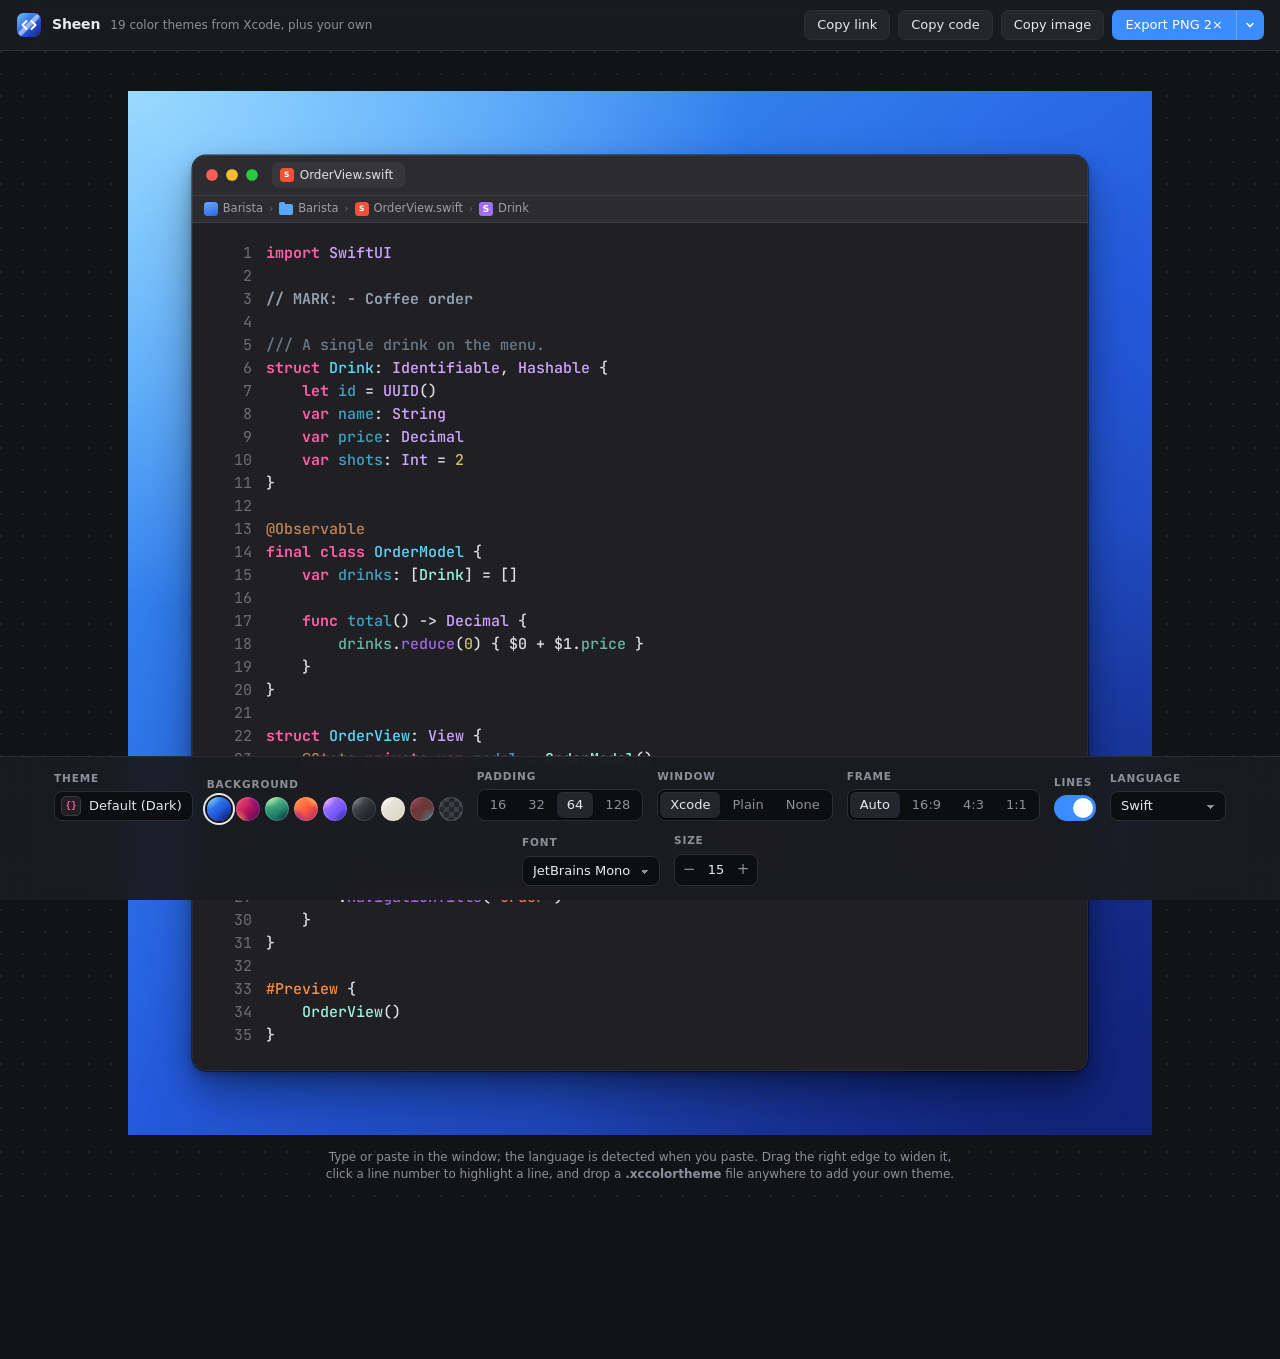
==== commit a48c65a9: "Rename to Sheen and prepare the public 1.0.0 release - Bundled fonts (JetBrains Mono, Geist Mono, IB" ====
--- a/app/index.html
+++ b/app/index.html
@@ -4,11 +4,17 @@
 <meta charset="utf-8">
 <meta name="viewport" content="width=device-width,initial-scale=1,viewport-fit=cover">
 <meta name="color-scheme" content="dark">
+<meta name="theme-color" content="#121317">
+<meta name="description" content="Beautiful code images in the color themes that ship with Xcode.">
+<meta name="apple-mobile-web-app-title" content="Sheen">
 <link rel="icon" href="icon.svg" type="image/svg+xml">
+<link rel="apple-touch-icon" href="icon-180.png">
+<link rel="manifest" href="manifest.webmanifest">
 <style>:root{padding-top:env(safe-area-inset-top,0px);padding-bottom:env(safe-area-inset-bottom,0px)}body{margin:0}img{max-width:100%}[hidden]{display:none!important}</style>
 </head>
 <body>
-<title>Xcode Codeshot</title>
+<title>Sheen</title>
+<link rel="stylesheet" href="fonts/fonts.css">
 <style>
 /* Layout: a dark macOS-style workbench. Top bar, a dotted canvas holding the framed window, a dock of controls pinned to the bottom. */
 :root {
@@ -74,7 +80,7 @@
 .hint { margin: 0; color: var(--muted); font-size: 12px; text-align: center; text-wrap: balance; }
 
 /* The exported frame */
-.frame { display: inline-block; vertical-align: top; transition: padding .2s ease; }
+.frame { display: inline-flex; align-items: center; justify-content: center; box-sizing: border-box; vertical-align: top; }
 .window {
   --bg: #1f1f24; --plain: #ffffffd9; --sel: #515b70; --line: #23252b; --cursor: #fff;
   --chrome-bg: #2a2a2f; --chrome-fg: #ffffff99; --chrome-border: #ffffff14; --edge: #00000099; --rim: #ffffff1f;
@@ -119,13 +125,13 @@
 .gutter {
   position: relative; flex: none; text-align: right; user-select: none; -webkit-user-select: none;
   color: var(--gutter);
-  font-family: var(--mono); font-variant-numeric: tabular-nums;
+  font-family: var(--code-font, var(--mono)); font-variant-numeric: tabular-nums;
 }
 .gutter span { display: block; cursor: pointer; }
 .gutter span.on { color: var(--plain); }
 .code-wrap { position: relative; flex: 1; min-width: 0; }
 .code, .input {
-  margin: 0; border: 0; font-family: var(--mono); white-space: pre; tab-size: 4; -moz-tab-size: 4;
+  margin: 0; border: 0; font-family: var(--code-font, var(--mono)); white-space: pre; tab-size: 4; -moz-tab-size: 4;
   font-variant-ligatures: none; letter-spacing: 0;
 }
 .code { position: relative; color: var(--plain); font-weight: var(--fw, 400); }
@@ -140,7 +146,7 @@
 /* Dock */
 .dock {
   position: sticky; bottom: 0; z-index: 20;
-  display: flex; flex-wrap: wrap; justify-content: center; align-items: flex-end; gap: 14px 22px;
+  display: flex; flex-wrap: wrap; justify-content: center; align-items: flex-end; gap: 12px 14px;
   padding: 12px 16px calc(14px + env(safe-area-inset-bottom, 0px));
   background: var(--panel); border-top: 1px solid var(--line);
   -webkit-backdrop-filter: blur(18px); backdrop-filter: blur(18px);
@@ -161,8 +167,8 @@
 .theme-btn:hover { border-color: #3d4049; }
 .theme-btn .name { overflow: hidden; text-overflow: ellipsis; white-space: nowrap; }
 .chip { width: 20px; height: 20px; border-radius: 5px; flex: none; display: grid; place-items: center; font: 700 9px/1 var(--mono); box-shadow: inset 0 0 0 1px #ffffff1f; }
-.swatches { display: flex; gap: 6px; flex-wrap: wrap; }
-.sw { width: 26px; height: 26px; border-radius: 50%; border: 0; padding: 0; box-shadow: inset 0 0 0 1px #ffffff26; }
+.swatches { display: flex; gap: 5px; flex-wrap: wrap; }
+.sw { width: 24px; height: 24px; border-radius: 50%; border: 0; padding: 0; box-shadow: inset 0 0 0 1px #ffffff26; }
 .sw[aria-pressed="true"] { box-shadow: 0 0 0 2px var(--app-bg), 0 0 0 4px var(--text); }
 .sw.none { background: repeating-conic-gradient(#3a3d45 0% 25%, #24262c 0% 50%) 0 0 / 10px 10px; }
 .switch { width: 42px; height: 26px; border-radius: 13px; border: 1px solid var(--line); background: var(--well); padding: 2px; display: flex; }
@@ -211,6 +217,14 @@
   max-width: calc(100vw - 32px); padding: 9px 14px; border-radius: 9px; background: #2a2d35; border: 1px solid #3a3d46; box-shadow: 0 12px 30px #0008;
 }
 
+/* Drag handle on the window's right edge (screen only) */
+.grip {
+  position: absolute; z-index: 4; top: 0; right: -1px; width: 14px; height: 100%; cursor: ew-resize;
+  display: grid; place-items: center; touch-action: none;
+}
+.grip::before { content: ""; width: 4px; height: 36px; border-radius: 2px; background: var(--chrome-strong); opacity: 0; transition: opacity .15s ease; }
+.window:hover .grip::before, .grip.dragging::before { opacity: .45; }
+.frame-note { color: var(--muted); font-size: 12px; font-variant-numeric: tabular-nums; }
 @media (max-width: 640px) {
   .brand span { display: none; }
   .stage { padding-top: 24px; }
@@ -225,15 +239,19 @@
   <header class="topbar">
     <div class="brand">
       <svg width="26" height="26" viewBox="0 0 26 26" aria-hidden="true">
-        <rect x="1" y="1" width="24" height="24" rx="6" fill="#1f62e8"/>
-        <rect x="1" y="1" width="24" height="24" rx="6" fill="url(#g)"/>
-        <defs><linearGradient id="g" x1="0" y1="0" x2="0" y2="1"><stop offset="0" stop-color="#7fb4ff" stop-opacity=".7"/><stop offset="1" stop-color="#1f62e8" stop-opacity="0"/></linearGradient></defs>
-        <path d="M10 9 6 13l4 4M16 9l4 4-4 4" fill="none" stroke="#fff" stroke-width="2" stroke-linecap="round" stroke-linejoin="round"/>
+        <defs>
+          <linearGradient id="bm" x1="0" y1="0" x2="1" y2="1"><stop offset="0" stop-color="#6fc2ff"/><stop offset=".55" stop-color="#2459dc"/><stop offset="1" stop-color="#1a237e"/></linearGradient>
+          <linearGradient id="bs" x1="0" y1="0" x2="1" y2="1"><stop offset="0" stop-color="#fff" stop-opacity="0"/><stop offset=".5" stop-color="#fff" stop-opacity=".55"/><stop offset="1" stop-color="#fff" stop-opacity="0"/></linearGradient>
+        </defs>
+        <rect x="1" y="1" width="24" height="24" rx="6.5" fill="url(#bm)"/>
+        <path d="M5 21 21 5" stroke="url(#bs)" stroke-width="5" stroke-linecap="round"/>
+        <path d="M10.5 9 6.5 13l4 4M15.5 9l4 4-4 4" fill="none" stroke="#fff" stroke-width="2" stroke-linecap="round" stroke-linejoin="round"/>
       </svg>
-      <b>Codeshot</b>
+      <b>Sheen</b>
       <span id="themeCount">Code images in Xcode's own color themes</span>
     </div>
     <div class="actions">
+      <button class="btn" id="copyLink" type="button" hidden>Copy link</button>
       <button class="btn" id="copyCode" type="button">Copy code</button>
       <button class="btn" id="copyImg" type="button">Copy image</button>
       <div class="split">
@@ -250,6 +268,7 @@
       <div class="holder" id="holder">
         <div class="frame" id="frame">
           <div class="window" id="window">
+            <div class="grip no-export" id="grip" title="Drag to widen. Double-click to reset." aria-hidden="true"></div>
             <div class="chrome" id="chrome"></div>
             <div class="editor" id="editor">
               <div class="hl-layer" id="hlLayer"></div>
@@ -263,7 +282,7 @@
         </div>
       </div>
     </div>
-    <p class="hint">Type or paste in the window. Click a line number to highlight that line. Drop a <b>.xccolortheme</b> file anywhere to add your own theme.</p>
+    <p class="hint">Type or paste in the window; the language is detected when you paste. Drag the right edge to widen it, click a line number to highlight a line, and drop a <b>.xccolortheme</b> file anywhere to add your own theme.</p>
   </main>
 
   <footer class="dock" id="dock">
@@ -286,6 +305,10 @@
       <div class="seg" id="chromes" role="group" aria-label="Window style"></div>
     </div>
     <div class="ctl">
+      <span class="lbl">Frame</span>
+      <div class="seg" id="ratios" role="group" aria-label="Frame shape"></div>
+    </div>
+    <div class="ctl">
       <span class="lbl">Lines</span>
       <button class="switch" id="lnSwitch" type="button" role="switch" aria-checked="true" aria-label="Line numbers"></button>
     </div>
@@ -294,7 +317,11 @@
       <select class="select" id="lang"></select>
     </div>
     <div class="ctl">
-      <span class="lbl">Font size</span>
+      <label class="lbl" for="font">Font</label>
+      <select class="select" id="font"></select>
+    </div>
+    <div class="ctl">
+      <span class="lbl">Size</span>
       <div class="stepper"><button type="button" id="szDown" aria-label="Smaller">−</button><output id="szOut">15</output><button type="button" id="szUp" aria-label="Larger">+</button></div>
     </div>
   </footer>
@@ -486,13 +513,25 @@
 const PADS = [16, 32, 64, 128];
 const CHROMES = [["xcode","Xcode"],["plain","Plain"],["none","None"]];
 const SCALES = [1, 2, 3, 4];
+const RATIOS = [["auto", "Auto"], ["16:9", "16:9"], ["4:3", "4:3"], ["1:1", "1:1"]];
+// Webfonts ship with the self-hosted build (fonts/<id>-<weight>.woff2) and come from Google Fonts in the artifact.
+const FONTS = [
+  { id: "sf", name: "SF Mono", stack: 'ui-monospace, "SF Mono", SFMono-Regular, Menlo, Monaco, Consolas, monospace' },
+  { id: "jetbrains-mono", name: "JetBrains Mono", family: "JetBrains Mono" },
+  { id: "geist-mono", name: "Geist Mono", family: "Geist Mono" },
+  { id: "ibm-plex-mono", name: "IBM Plex Mono", family: "IBM Plex Mono" },
+  { id: "fira-code", name: "Fira Code", family: "Fira Code" }
+];
+const fontStack = (f) => f.stack || `"${f.family}", ui-monospace, "SF Mono", Menlo, monospace`;
+const IS_MAC = /Mac|iPhone|iPad/.test(navigator.platform || navigator.userAgent);
+const IN_ARTIFACT = !!window.claude?.use;
 
 // ---------- utilities ----------
 const $ = (s) => document.querySelector(s);
 const esc = (s) => s.replace(/&/g, "&amp;").replace(/</g, "&lt;").replace(/>/g, "&gt;");
 const store = {
-  get(k, d) { try { const v = localStorage.getItem("codeshot:" + k); return v ? JSON.parse(v) : d; } catch { return d; } },
-  set(k, v) { try { localStorage.setItem("codeshot:" + k, JSON.stringify(v)); } catch {} }
+  get(k, d) { try { const v = localStorage.getItem("sheen:" + k) ?? localStorage.getItem("codeshot:" + k); return v ? JSON.parse(v) : d; } catch { return d; } },
+  set(k, v) { try { localStorage.setItem("sheen:" + k, JSON.stringify(v)); } catch {} }
 };
 function hexToRgb(h) {
   h = h.replace("#", "");
@@ -522,7 +561,8 @@
 // ---------- state ----------
 let imported = store.get("imported", []);
 const defaults = { theme: "Default (Dark)", bg: "tahoe", pad: 64, chrome: "xcode", ln: true, lang: "swift", size: 15,
-  scale: 2, file: "OrderView.swift", project: "Barista", code: SAMPLES.swift, hl: [] };
+  scale: 2, file: "OrderView.swift", project: "Barista", code: SAMPLES.swift, hl: [],
+  font: IS_MAC ? "sf" : "jetbrains-mono", ratio: "auto", width: 0 };
 const state = Object.assign({}, defaults, store.get("state", {}));
 let saveTimer;
 function persist() { clearTimeout(saveTimer); saveTimer = setTimeout(() => store.set("state", state), 250); }
@@ -809,12 +849,93 @@
   }
 }
 
+function currentFont() { return FONTS.find(f => f.id === state.font) || FONTS[0]; }
+function applyFont() {
+  const f = currentFont();
+  els.window.style.setProperty("--code-font", fontStack(f));
+  if (f.family && document.fonts?.load) {
+    Promise.all([400, 500, 700].map(w => document.fonts.load(`${w} 16px "${f.family}"`))).then(fitFrame, () => {});
+  }
+}
+// Frame shapes for social posts: grow the frame around the window to the chosen ratio.
+function fitFrame() {
+  const fs = els.frame.style;
+  els.window.style.minWidth = state.width ? state.width + "px" : "";
+  fs.width = fs.height = "";
+  if (state.ratio !== "auto") {
+    const [a, b] = state.ratio.split(":").map(Number), r = a / b;
+    const w = els.window.offsetWidth + 2 * state.pad, h = els.window.offsetHeight + 2 * state.pad;
+    if (w / h < r) { fs.width = Math.round(h * r) + "px"; fs.height = h + "px"; }
+    else { fs.width = w + "px"; fs.height = Math.round(w / r) + "px"; }
+  }
+}
+function setLang(id, { swapSample = true } = {}) {
+  const unchanged = Object.values(SAMPLES).includes(state.code);
+  state.lang = id;
+  if (swapSample && unchanged && SAMPLES[id]) {
+    state.code = SAMPLES[id]; state.hl = [];
+    state.file = { swift: "OrderView.swift", objectivec: "Barista.m", python: "order.py", typescript: "order.ts" }[id];
+  } else {
+    state.file = state.file.replace(/(\.[A-Za-z0-9+]+)?$/, "." + langInfo(id)[2]);
+  }
+  renderChrome(); renderCode(); renderControls(); persist();
+}
+function autoDetect() {
+  if (!window.hljs || state.code.trim().length < 24) return;
+  const ids = LANGS.map(l => l[0]).filter(id => id !== "plaintext" && hljs.getLanguage(id));
+  const r = hljs.highlightAuto(state.code, ids);
+  if (!r.language || r.relevance < 6 || r.language === state.lang) return;
+  // A file name left over from a sample gets the name of the pasted code's first type or function.
+  const sampleNames = ["OrderView", "Barista", "order"], base = state.file.replace(/\.[^.]+$/, "");
+  if (sampleNames.includes(base)) state.file = (firstSymbol(state.code)?.name || "main") + ".txt";
+  setLang(r.language, { swapSample: false });
+  toast(`Detected ${langInfo(r.language)[1]}`);
+}
+
+// ---------- share links (self-hosted only: the artifact viewer drops #key=value) ----------
+const SHARE_KEYS = ["code", "lang", "theme", "bg", "pad", "chrome", "ln", "size", "file", "project", "hl", "font", "ratio", "width"];
+const b64url = { enc: (u8) => { let s = ""; for (const b of u8) s += String.fromCharCode(b); return btoa(s).replace(/\+/g, "-").replace(/\//g, "_").replace(/=+$/, ""); },
+  dec: (str) => Uint8Array.from(atob(str.replace(/-/g, "+").replace(/_/g, "/")), c => c.charCodeAt(0)) };
+async function packState() {
+  const data = Object.fromEntries(SHARE_KEYS.map(k => [k, state[k]]));
+  const custom = imported.find(t => t.name === state.theme);
+  if (custom) data.themeData = custom;
+  const stream = new Blob([JSON.stringify(data)]).stream().pipeThrough(new CompressionStream("deflate-raw"));
+  return b64url.enc(new Uint8Array(await new Response(stream).arrayBuffer()));
+}
+async function unpackState(str) {
+  const stream = new Blob([b64url.dec(str)]).stream().pipeThrough(new DecompressionStream("deflate-raw"));
+  return JSON.parse(await new Response(stream).text());
+}
+async function copyLink() {
+  if (!window.CompressionStream) { toast("This browser can't make share links."); return; }
+  const url = `${location.origin}${location.pathname}#s=${await packState()}`;
+  history.replaceState(null, "", url);
+  try { await navigator.clipboard.writeText(url); toast("Link copied"); }
+  catch { toast("Link ready in the address bar. Copy it from there."); }
+}
+async function loadSharedState() {
+  if (!location.hash.startsWith("#s=") || !window.DecompressionStream) return;
+  try {
+    const data = await unpackState(location.hash.slice(3));
+    if (data.themeData?.name && data.themeData?.c) {
+      imported = imported.filter(t => t.name !== data.themeData.name).concat(data.themeData);
+      store.set("imported", imported);
+    }
+    for (const k of SHARE_KEYS) if (k in data) state[k] = data[k];
+    history.replaceState(null, "", location.pathname);
+    renderAll(); persist(); if (!data._quiet) toast("Opened shared snippet");
+  } catch { toast("This share link is damaged or incomplete."); }
+}
+
 function renderControls() {
   document.querySelectorAll("#pads button").forEach(b => b.setAttribute("aria-pressed", String(+b.dataset.v === state.pad)));
   document.querySelectorAll("#chromes button").forEach(b => b.setAttribute("aria-pressed", String(b.dataset.v === state.chrome)));
   document.querySelectorAll("#scales button").forEach(b => b.setAttribute("aria-pressed", String(+b.dataset.v === state.scale)));
   $("#lnSwitch").setAttribute("aria-checked", String(state.ln));
   $("#lang").value = state.lang;
+  $("#font").value = state.font;
+  document.querySelectorAll("#ratios button").forEach(b => b.setAttribute("aria-pressed", String(b.dataset.v === state.ratio)));
   $("#szOut").textContent = state.size;
   $("#exportBtn").textContent = `Export PNG ${state.scale}×`;
 }
@@ -839,7 +960,7 @@
       ${label === "Imported" ? `<button type="button" class="btn" style="height:24px;margin-top:4px;font-size:11px" data-remove="${esc(t.name)}">Remove</button>` : ""}</div>`).join("")}</div>`).join("");
 }
 
-function renderAll() { applyTheme(); renderChrome(); renderCode(); renderControls(); }
+function renderAll() { applyTheme(); applyFont(); renderChrome(); renderCode(); renderControls(); fitFrame(); }
 
 // ---------- controls ----------
 function buildControls() {
@@ -848,6 +969,28 @@
   $("#chromes").innerHTML = CHROMES.map(([v, l]) => `<button type="button" data-v="${v}">${l}</button>`).join("");
   $("#scales").innerHTML = SCALES.map(s => `<button type="button" data-v="${s}">${s}×</button>`).join("");
   $("#lang").innerHTML = LANGS.map(l => `<option value="${l[0]}">${l[1]}</option>`).join("");
+  $("#font").innerHTML = FONTS.map(f => `<option value="${f.id}">${f.name}</option>`).join("");
+  $("#ratios").innerHTML = RATIOS.map(([v, l]) => `<button type="button" data-v="${v}">${l}</button>`).join("");
+  $("#font").addEventListener("change", e => { state.font = e.target.value; applyFont(); persist(); });
+  $("#ratios").addEventListener("click", e => { const b = e.target.closest("button"); if (!b) return; state.ratio = b.dataset.v; fitFrame(); renderControls(); persist(); });
+  new ResizeObserver(() => fitFrame()).observe(els.window);
+
+  // Width handle: the window can be widened past its content, never narrowed below it.
+  const grip = $("#grip");
+  grip.addEventListener("pointerdown", e => {
+    e.preventDefault(); try { grip.setPointerCapture(e.pointerId); } catch {} grip.classList.add("dragging");
+    const x0 = e.clientX, w0 = els.window.offsetWidth;
+    const move = (ev) => { state.width = Math.max(320, Math.round(w0 + (ev.clientX - x0))); fitFrame(); };
+    const up = () => { grip.classList.remove("dragging"); grip.removeEventListener("pointermove", move); persist(); };
+    grip.addEventListener("pointermove", move);
+    grip.addEventListener("pointerup", up, { once: true });
+    grip.addEventListener("pointercancel", up, { once: true });
+  });
+  grip.addEventListener("dblclick", () => { state.width = 0; fitFrame(); persist(); });
+
+  const linkBtn = $("#copyLink");
+  linkBtn.hidden = IN_ARTIFACT || !window.CompressionStream;
+  linkBtn.addEventListener("click", copyLink);
 
   $("#bgs").addEventListener("click", e => { const b = e.target.closest(".sw"); if (!b) return; state.bg = b.dataset.id; renderBg(); persist(); });
   $("#pads").addEventListener("click", e => { const b = e.target.closest("button"); if (!b) return; state.pad = +b.dataset.v; renderBg(); renderControls(); persist(); });
@@ -856,18 +999,7 @@
   $("#lnSwitch").addEventListener("click", () => { state.ln = !state.ln; renderCode(); renderControls(); persist(); });
   $("#szDown").addEventListener("click", () => { state.size = Math.max(10, state.size - 1); renderCode(); renderControls(); persist(); });
   $("#szUp").addEventListener("click", () => { state.size = Math.min(28, state.size + 1); renderCode(); renderControls(); persist(); });
-  $("#lang").addEventListener("change", e => {
-    const unchanged = Object.values(SAMPLES).includes(state.code);
-    state.lang = e.target.value;
-    const ext = langInfo(state.lang)[2];
-    if (unchanged && SAMPLES[state.lang]) {
-      state.code = SAMPLES[state.lang]; state.hl = [];
-      state.file = { swift: "OrderView.swift", objectivec: "Barista.m", python: "order.py", typescript: "order.ts" }[state.lang];
-    } else {
-      state.file = state.file.replace(/(\.[A-Za-z0-9+]+)?$/, "." + ext);
-    }
-    renderChrome(); renderCode(); persist();
-  });
+  $("#lang").addEventListener("change", e => setLang(e.target.value));
 
   els.gutter.addEventListener("click", e => {
     const s = e.target.closest("span[data-i]"); if (!s) return;
@@ -884,7 +1016,10 @@
       els.input.setSelectionRange(caret + before * 3, caret + before * 3);
     }
     state.code = v; renderCode(); persist();
+    if (pasted) { pasted = false; autoDetect(); }
   });
+  let pasted = false;
+  els.input.addEventListener("paste", () => { pasted = true; });
   els.input.addEventListener("keydown", e => {
     if (e.key !== "Tab" || e.metaKey || e.ctrlKey || e.altKey) return;
     e.preventDefault();
@@ -1167,7 +1302,7 @@
   return c;
 }
 
-function sceneToSVG(scene) {
+function sceneToSVG(scene, fontCSS = "") {
   const n = (v) => +v.toFixed(2);
   const paint = (str) => { const [r, g, b, a] = parseColor(str); return `fill="#${[r, g, b].map(v => Math.round(v).toString(16).padStart(2, "0")).join("")}"${a < 1 ? ` fill-opacity="${n(a)}"` : ""}`; };
   const stop = (off, str, op) => { const [r, g, b, a] = parseColor(str); return `<stop offset="${n(off)}" stop-color="#${[r, g, b].map(v => Math.round(v).toString(16).padStart(2, "0")).join("")}" stop-opacity="${n(a * op)}"/>`; };
@@ -1214,14 +1349,35 @@
       body.push(`<text x="${n(o.x)}" y="${n(o.y)}" font-family="${xml(f.family)}" font-size="${f.size}" font-weight="${f.weight}"${f.style !== "normal" ? ` font-style="${f.style}"` : ""} ${paint(o.color)} xml:space="preserve" style="white-space:pre">${xml(o.text)}</text>`);
     }
   }
-  return `<svg xmlns="http://www.w3.org/2000/svg" width="${scene.w}" height="${scene.h}" viewBox="0 0 ${scene.w} ${scene.h}"><defs>${defs.join("")}</defs>${body.join("")}</svg>`;
-}
-
+  return `<svg xmlns="http://www.w3.org/2000/svg" width="${scene.w}" height="${scene.h}" viewBox="0 0 ${scene.w} ${scene.h}"><defs>${fontCSS ? `<style>${fontCSS}</style>` : ""}${defs.join("")}</defs>${body.join("")}</svg>`;
+}
+
+// Embed the webfont files an SVG uses, when this server has them (the self-hosted build does).
+async function embeddedFontCSS(scene) {
+  const used = new Map();
+  for (const o of scene.ops) {
+    if (o.op !== "text") continue;
+    const f = FONTS.find(x => x.family && o.font.family.includes(x.family));
+    if (!f) continue;
+    const w = [400, 500, 700].reduce((a, b) => Math.abs(b - +o.font.weight) < Math.abs(a - +o.font.weight) ? b : a);
+    used.set(`${f.id}-${w}`, { f, w });
+  }
+  const rules = await Promise.all([...used].map(async ([key, { f, w }]) => {
+    try {
+      const res = await fetch(`fonts/${key}.woff2`);
+      if (!res.ok) return "";
+      const buf = new Uint8Array(await res.arrayBuffer());
+      let bin = ""; for (let i = 0; i < buf.length; i += 0x8000) bin += String.fromCharCode(...buf.subarray(i, i + 0x8000));
+      return `@font-face{font-family:"${f.family}";font-weight:${w};src:url(data:font/woff2;base64,${btoa(bin)}) format("woff2")}`;
+    } catch { return ""; }
+  }));
+  return rules.join("");
+}
 async function render(type) {
   document.activeElement?.blur?.();
   if (document.fonts?.ready) await document.fonts.ready;
   const scene = buildScene();
-  if (type === "svg") return new Blob([sceneToSVG(scene)], { type: "image/svg+xml" });
+  if (type === "svg") return new Blob([sceneToSVG(scene, await embeddedFontCSS(scene))], { type: "image/svg+xml" });
   const canvas = sceneToCanvas(scene, state.scale);
   return new Promise((res, rej) => canvas.toBlob(b => (b ? res(b) : rej(new Error("toBlob"))), "image/png"));
 }
@@ -1261,12 +1417,17 @@
 buildControls();
 if (!LANGS.some(l => l[0] === state.lang)) state.lang = "swift";
 state.code = state.code.replace(/\t/g, "    ");
+if (!FONTS.some(f => f.id === state.font)) state.font = defaults.font;
 renderAll();
+loadSharedState();
 downloads();
 if (!window.hljs) toast("Syntax colors didn't load. Check your connection and reload.");
 $("#themeCount").textContent = `${XCODE_THEMES.length} color themes from Xcode, plus your own`;
 })();
 </script>
 
+<script>
+if ("serviceWorker" in navigator && window.isSecureContext) navigator.serviceWorker.register("sw.js").catch(() => {});
+</script>
 </body>
 </html>
--- a/app/fonts/fonts.css
+++ b/app/fonts/fonts.css
@@ -0,0 +1,13 @@
+/* Latin subsets from Fontsource 5.3.0. All four families are under the SIL Open Font License 1.1 (see LICENSE-*.txt). */
+@font-face { font-family: "JetBrains Mono"; font-weight: 400; font-display: swap; src: url("jetbrains-mono-400.woff2") format("woff2"); }
+@font-face { font-family: "JetBrains Mono"; font-weight: 500; font-display: swap; src: url("jetbrains-mono-500.woff2") format("woff2"); }
+@font-face { font-family: "JetBrains Mono"; font-weight: 700; font-display: swap; src: url("jetbrains-mono-700.woff2") format("woff2"); }
+@font-face { font-family: "Geist Mono"; font-weight: 400; font-display: swap; src: url("geist-mono-400.woff2") format("woff2"); }
+@font-face { font-family: "Geist Mono"; font-weight: 500; font-display: swap; src: url("geist-mono-500.woff2") format("woff2"); }
+@font-face { font-family: "Geist Mono"; font-weight: 700; font-display: swap; src: url("geist-mono-700.woff2") format("woff2"); }
+@font-face { font-family: "IBM Plex Mono"; font-weight: 400; font-display: swap; src: url("ibm-plex-mono-400.woff2") format("woff2"); }
+@font-face { font-family: "IBM Plex Mono"; font-weight: 500; font-display: swap; src: url("ibm-plex-mono-500.woff2") format("woff2"); }
+@font-face { font-family: "IBM Plex Mono"; font-weight: 700; font-display: swap; src: url("ibm-plex-mono-700.woff2") format("woff2"); }
+@font-face { font-family: "Fira Code"; font-weight: 400; font-display: swap; src: url("fira-code-400.woff2") format("woff2"); }
+@font-face { font-family: "Fira Code"; font-weight: 500; font-display: swap; src: url("fira-code-500.woff2") format("woff2"); }
+@font-face { font-family: "Fira Code"; font-weight: 700; font-display: swap; src: url("fira-code-700.woff2") format("woff2"); }
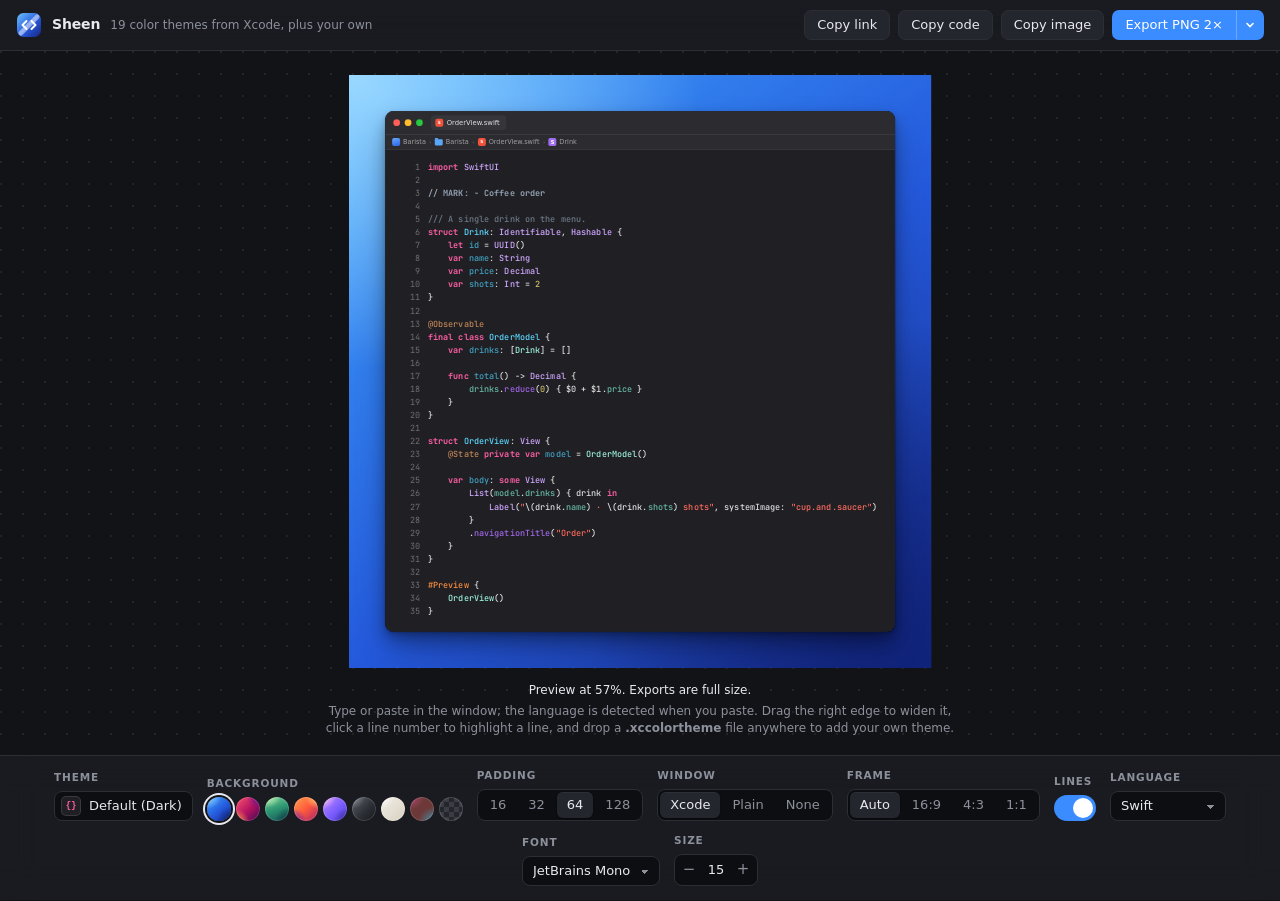
==== commit a1f2eb19: "Scale the preview to fit the screen The frame was drawn at full size, so tall snippets pushed the wi" ====
--- a/app/index.html
+++ b/app/index.html
@@ -69,11 +69,12 @@
 /* Stage */
 .stage {
   min-width: 0; display: flex; flex-direction: column; align-items: center; justify-content: center; gap: 14px;
-  padding: 40px 16px 32px;
+  padding: 24px 16px 20px;
   background: radial-gradient(circle at 1px 1px, var(--app-dot) 1px, transparent 0) 0 0 / 22px 22px, var(--app-bg);
 }
-.scroller { max-width: 100%; overflow: auto; }
-.holder { display: inline-block; vertical-align: top; }
+.scroller { position: relative; max-width: 100%; overflow: hidden; flex: none; }
+.holder { position: absolute; left: 0; top: 0; width: max-content; transform-origin: 0 0; }
+.zoom-note { display: block; margin-bottom: 4px; color: var(--text); font-variant-numeric: tabular-nums; }
 .holder.checker {
   background: repeating-conic-gradient(#2a2c33 0% 25%, #1e2026 0% 50%) 0 0 / 16px 16px;
 }
@@ -264,7 +265,7 @@
   </header>
 
   <main class="stage" id="stage">
-    <div class="scroller">
+    <div class="scroller" id="scroller">
       <div class="holder" id="holder">
         <div class="frame" id="frame">
           <div class="window" id="window">
@@ -282,7 +283,7 @@
         </div>
       </div>
     </div>
-    <p class="hint">Type or paste in the window; the language is detected when you paste. Drag the right edge to widen it, click a line number to highlight a line, and drop a <b>.xccolortheme</b> file anywhere to add your own theme.</p>
+    <p class="hint"><span class="zoom-note" id="zoomNote" hidden></span>Type or paste in the window; the language is detected when you paste. Drag the right edge to widen it, click a line number to highlight a line, and drop a <b>.xccolortheme</b> file anywhere to add your own theme.</p>
   </main>
 
   <footer class="dock" id="dock">
@@ -734,7 +735,7 @@
 
 // ---------- rendering ----------
 const els = {
-  window: $("#window"), frame: $("#frame"), holder: $("#holder"), chrome: $("#chrome"), code: $("#code"), input: $("#input"),
+  window: $("#window"), frame: $("#frame"), holder: $("#holder"), scroller: $("#scroller"), chrome: $("#chrome"), code: $("#code"), input: $("#input"),
   gutter: $("#gutter"), hl: $("#hlLayer"), themeStyle: document.createElement("style")
 };
 document.head.appendChild(els.themeStyle);
@@ -868,6 +869,28 @@
     if (w / h < r) { fs.width = Math.round(h * r) + "px"; fs.height = h + "px"; }
     else { fs.width = w + "px"; fs.height = Math.round(w / r) + "px"; }
   }
+  fitView();
+}
+// Preview scale. Exports always use the real size (render() drops the scale while measuring).
+let view = 1;
+function fitView() {
+  const stage = $("#stage"), cs = getComputedStyle(stage), dock = $("#dock"), hint = $(".hint");
+  const fw = els.frame.offsetWidth, fh = els.frame.offsetHeight;
+  if (!fw || !fh) return;
+  const availW = stage.clientWidth - parseFloat(cs.paddingLeft) - parseFloat(cs.paddingRight);
+  const dockH = getComputedStyle(dock).position === "sticky" ? dock.offsetHeight : 0;
+  const availH = window.innerHeight - $(".topbar").offsetHeight - dockH - hint.offsetHeight
+    - parseFloat(cs.rowGap || 14) - parseFloat(cs.paddingTop) - parseFloat(cs.paddingBottom);
+  const phone = window.innerWidth <= 640;
+  let s = Math.min(1, availW / fw, phone ? Infinity : availH / fh);
+  s = Math.max(0.2, Math.floor(s * 1000) / 1000);
+  view = s;
+  els.holder.style.transform = s < 1 ? `scale(${s})` : "";
+  els.scroller.style.width = Math.ceil(fw * s) + "px";
+  els.scroller.style.height = Math.ceil(fh * s) + "px";
+  const note = $("#zoomNote");
+  note.hidden = s >= 0.995;
+  note.textContent = `Preview at ${Math.round(s * 100)}%. Exports are full size.`;
 }
 function setLang(id, { swapSample = true } = {}) {
   const unchanged = Object.values(SAMPLES).includes(state.code);
@@ -974,13 +997,16 @@
   $("#font").addEventListener("change", e => { state.font = e.target.value; applyFont(); persist(); });
   $("#ratios").addEventListener("click", e => { const b = e.target.closest("button"); if (!b) return; state.ratio = b.dataset.v; fitFrame(); renderControls(); persist(); });
   new ResizeObserver(() => fitFrame()).observe(els.window);
+  new ResizeObserver(() => fitView()).observe(els.frame);
+  new ResizeObserver(() => fitView()).observe($("#dock"));
+  window.addEventListener("resize", fitView);
 
   // Width handle: the window can be widened past its content, never narrowed below it.
   const grip = $("#grip");
   grip.addEventListener("pointerdown", e => {
     e.preventDefault(); try { grip.setPointerCapture(e.pointerId); } catch {} grip.classList.add("dragging");
     const x0 = e.clientX, w0 = els.window.offsetWidth;
-    const move = (ev) => { state.width = Math.max(320, Math.round(w0 + (ev.clientX - x0))); fitFrame(); };
+    const move = (ev) => { state.width = Math.max(320, Math.round(w0 + (ev.clientX - x0) / view)); fitFrame(); };
     const up = () => { grip.classList.remove("dragging"); grip.removeEventListener("pointermove", move); persist(); };
     grip.addEventListener("pointermove", move);
     grip.addEventListener("pointerup", up, { once: true });
@@ -1376,7 +1402,10 @@
 async function render(type) {
   document.activeElement?.blur?.();
   if (document.fonts?.ready) await document.fonts.ready;
+  const scaled = els.holder.style.transform;
+  els.holder.style.transform = "";
   const scene = buildScene();
+  els.holder.style.transform = scaled;
   if (type === "svg") return new Blob([sceneToSVG(scene, await embeddedFontCSS(scene))], { type: "image/svg+xml" });
   const canvas = sceneToCanvas(scene, state.scale);
   return new Promise((res, rej) => canvas.toBlob(b => (b ? res(b) : rej(new Error("toBlob"))), "image/png"));
